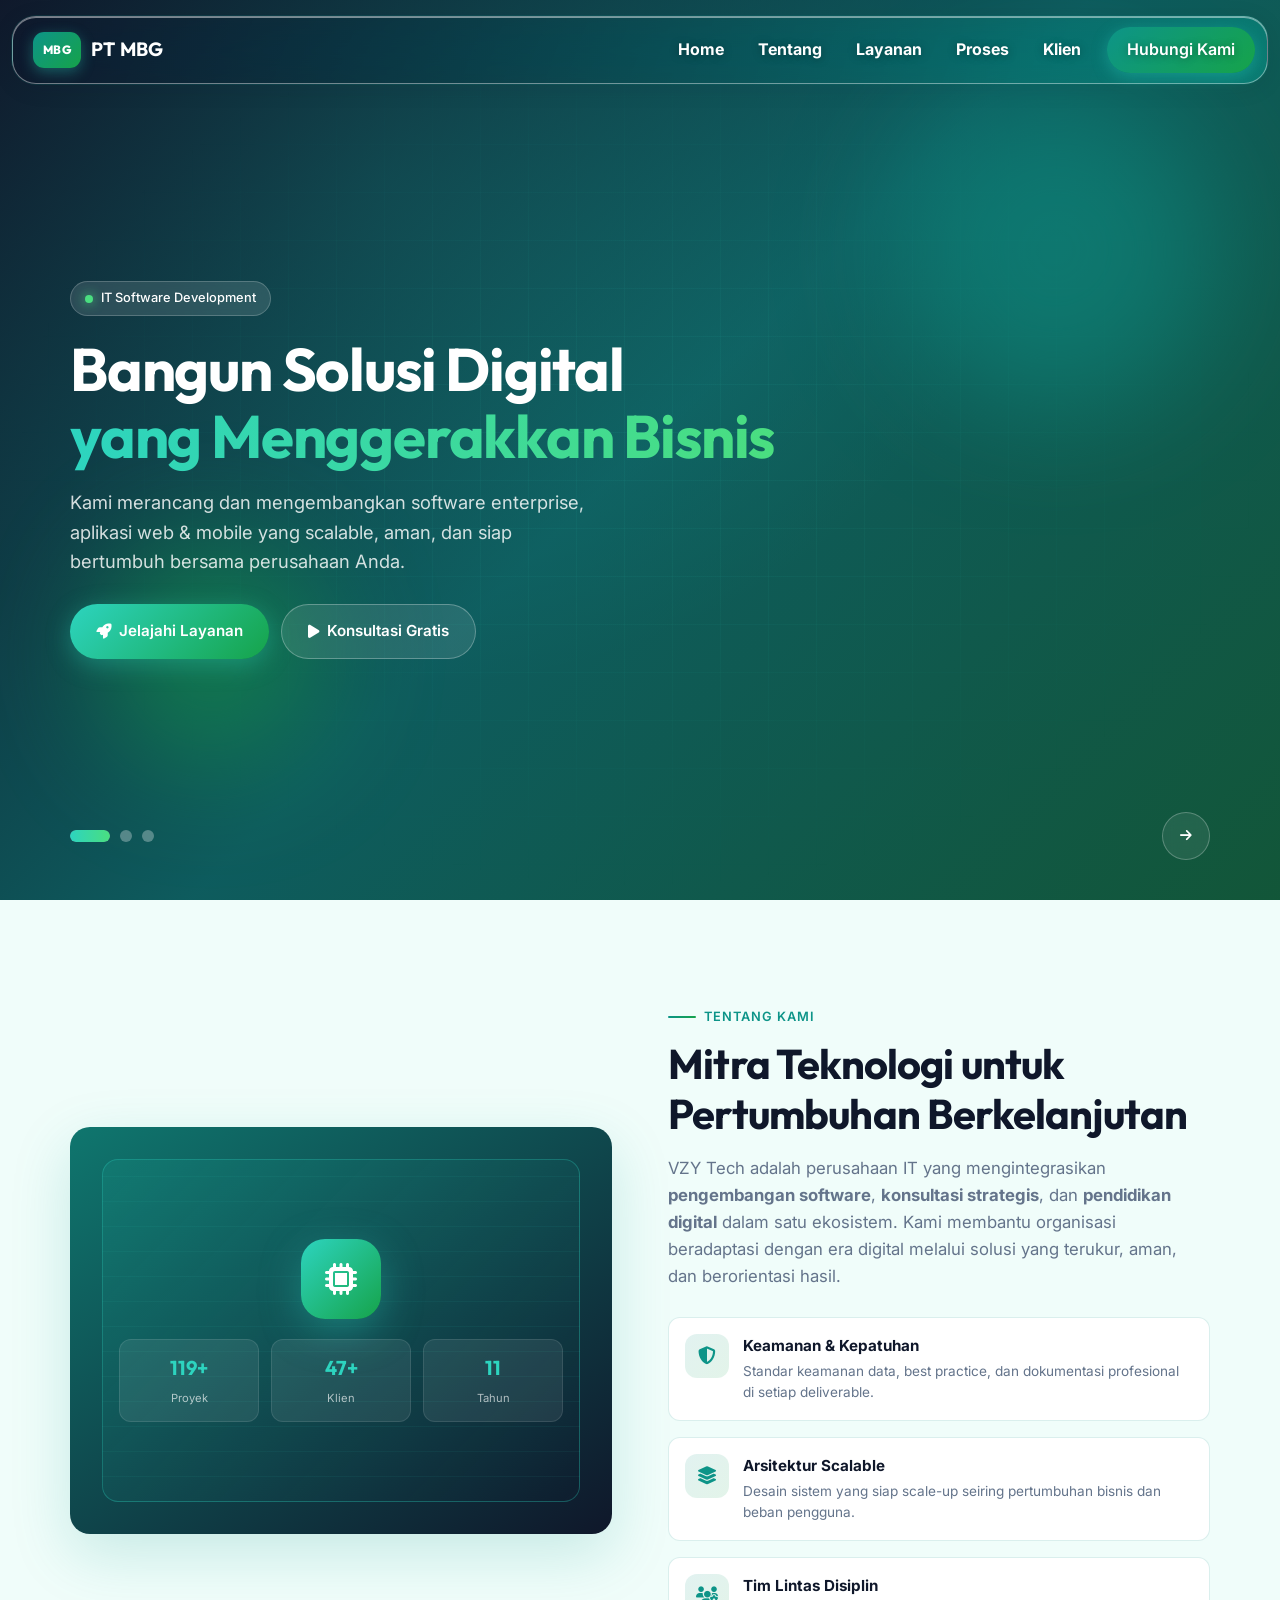
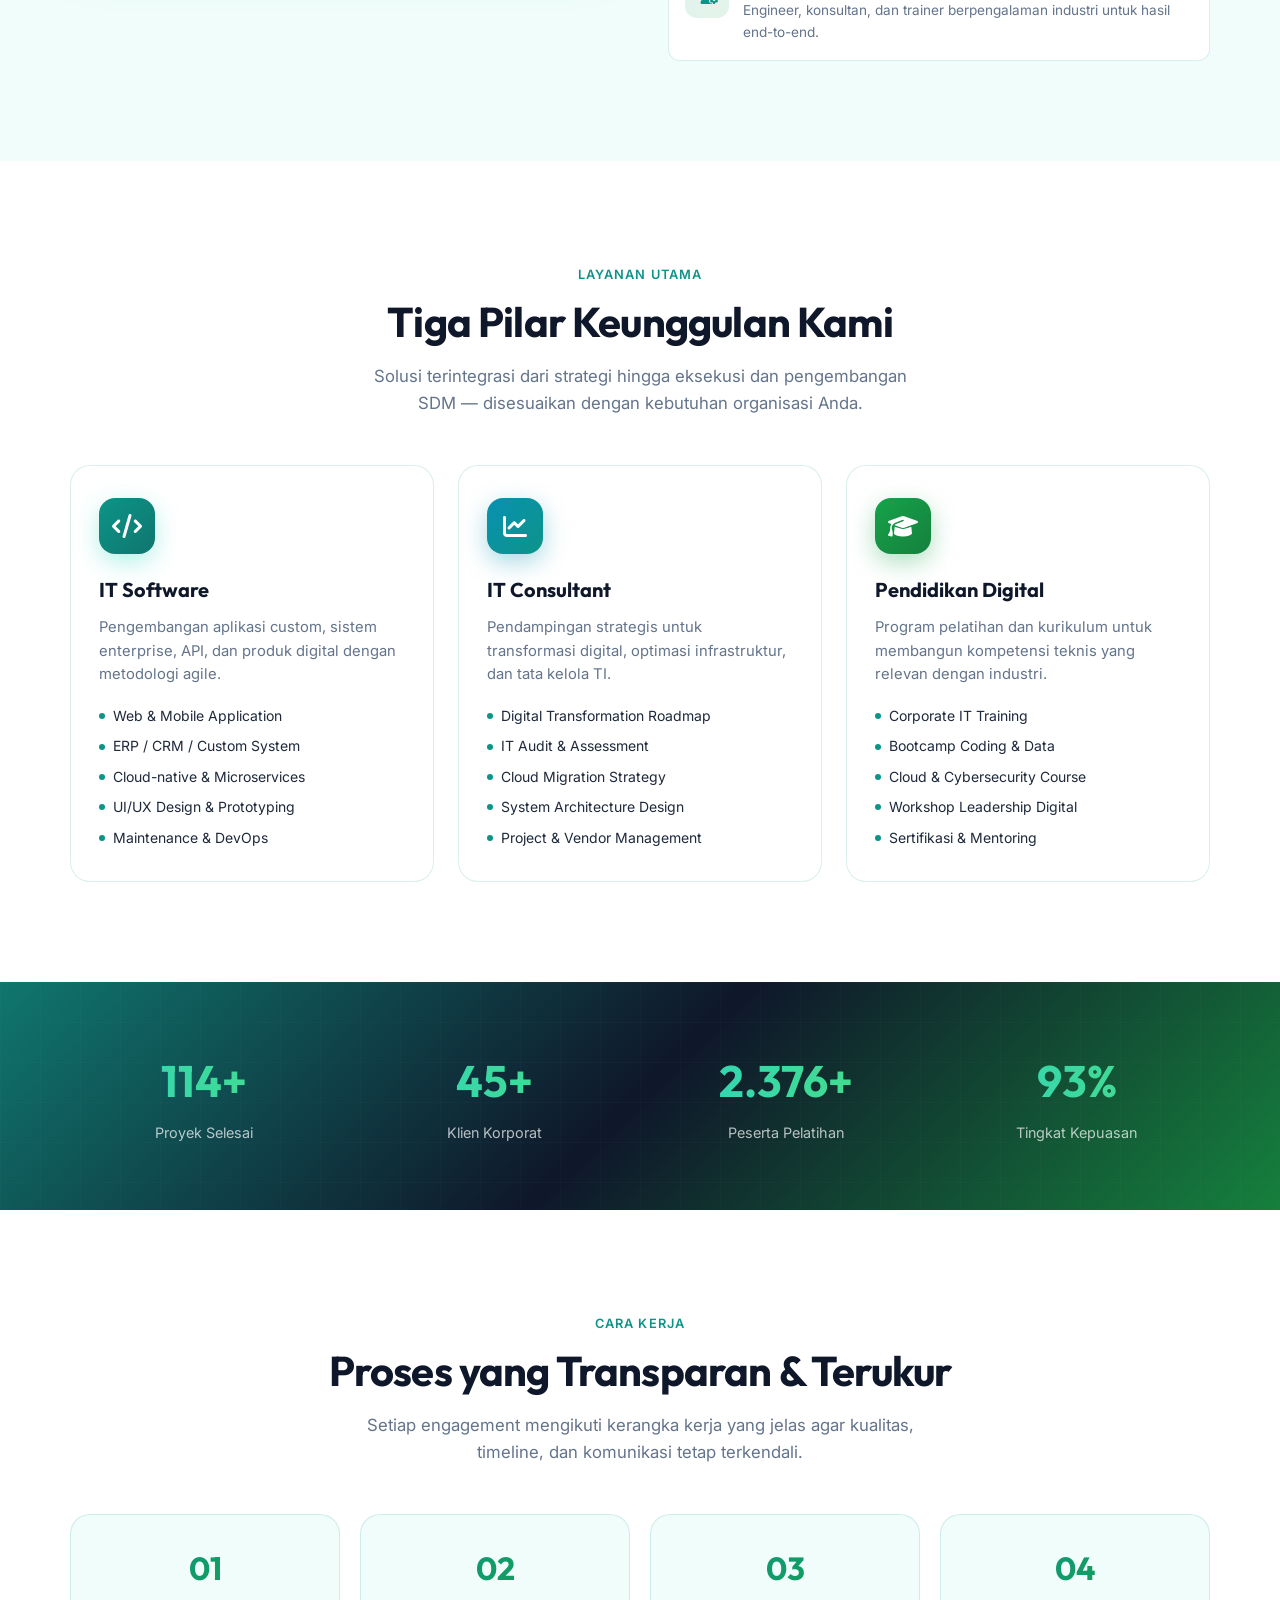
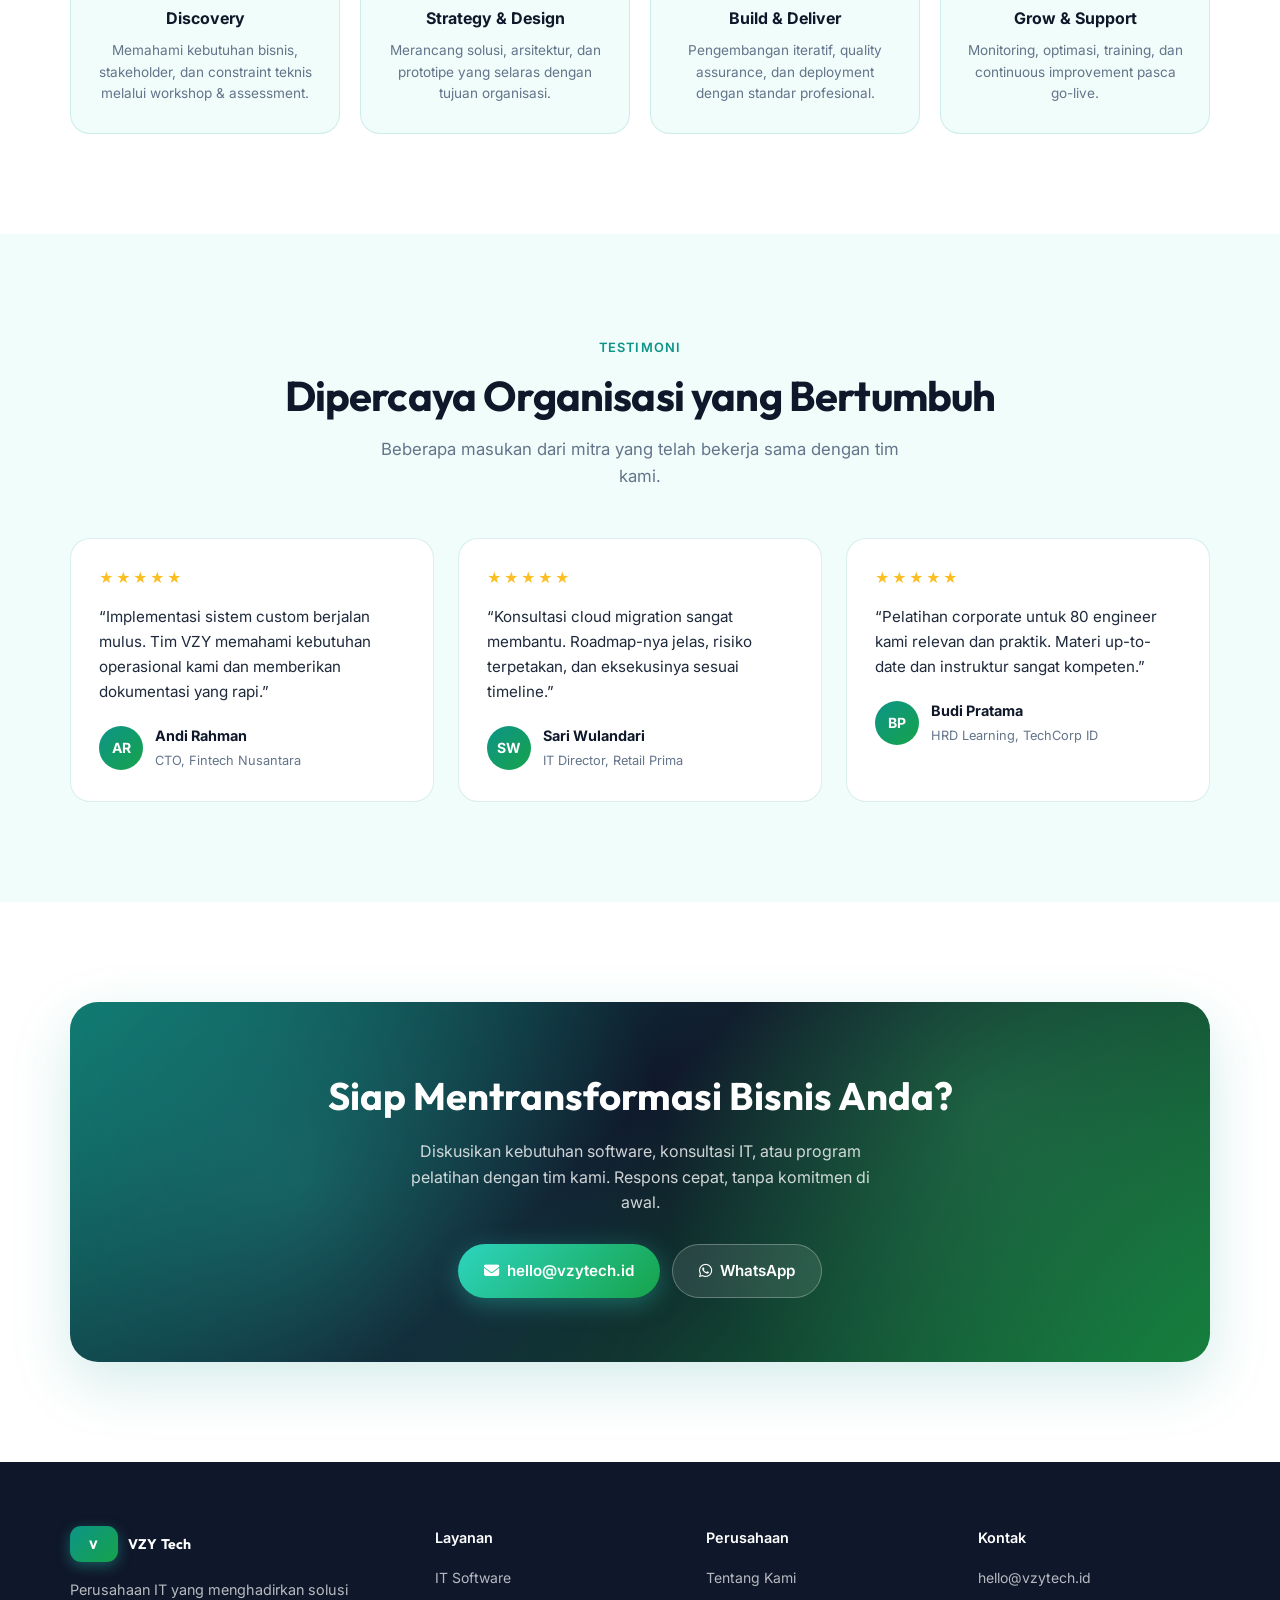
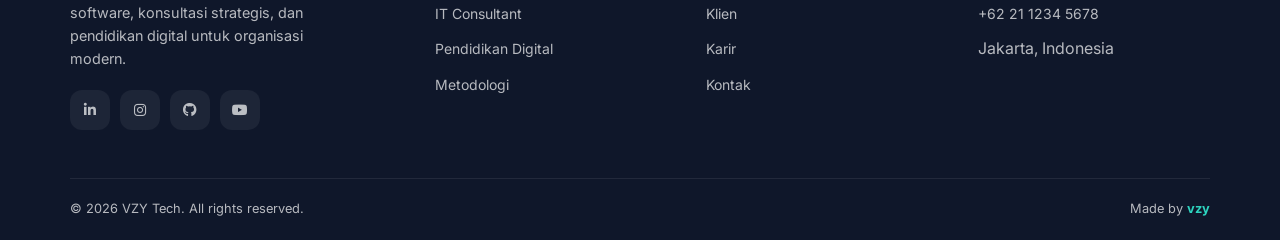
==== public/home/index.html @ b6f71471 "first commit" ====
<!DOCTYPE html>
<html lang="id">
<head>
  <meta charset="UTF-8">
  <meta name="viewport" content="width=device-width, initial-scale=1.0">
  <meta name="description" content="VZY Tech — Solusi IT Software, IT Consultant, dan Pendidikan Digital untuk transformasi bisnis modern.">
  <meta name="keywords" content="IT software, IT consultant, pendidikan digital, software house, digital transformation">
  <title>VZY Tech — Software · Consultant · Education</title>
  <link rel="preconnect" href="https://fonts.googleapis.com">
  <link rel="preconnect" href="https://fonts.gstatic.com" crossorigin>
  <link href="https://fonts.googleapis.com/css2?family=Inter:wght@400;500;600;700&family=Outfit:wght@600;700;800&display=swap" rel="stylesheet">
  <link rel="stylesheet" href="https://cdnjs.cloudflare.com/ajax/libs/font-awesome/6.5.1/css/all.min.css">
  <link rel="stylesheet" href="css/style.css">
</head>
<body>

  <!-- ========== FLOATING STICKY NAV ========== -->
  <div class="nav-wrap">
    <nav class="nav" aria-label="Navigasi utama">
      <a href="#home" class="nav-logo">
        <!-- CMS_NAV_BRAND_START --><span class="nav-logo-mark">MBG</span>
        PT MBG<!-- CMS_NAV_BRAND_END -->
      </a>
      <div class="nav-links" id="navLinks">
        <!-- CMS_NAV_LINKS_START -->
        <a href="/public/home/">Home</a>
        <a href="#about">Tentang</a>
        <a href="#services">Layanan</a>
        <a href="#process">Proses</a>
        <a href="#testimonials">Klien</a>
        <a href="#contact" class="nav-cta">Hubungi Kami</a>
        <!-- CMS_NAV_LINKS_END -->
      </div>
      <button class="nav-toggle" type="button" aria-label="Menu" aria-expanded="false">
        <i class="fas fa-bars"></i>
      </button>
    </nav>
  </div>

  <!-- ========== HERO SLIDER ========== -->
  <section class="hero" id="home">
    <div class="hero-slider">

      <!-- Slide 1: Software -->
      <div class="hero-slide active">
        <div class="bg" style="background-image:url('https://images.unsplash.com/photo-1451187580459-43490279c0fa?w=1920&q=80')"></div>
        <div class="grid-overlay"></div>
        <div class="orb orb-1"></div>
        <div class="orb orb-2"></div>
        <div class="hero-content">
          <div class="container">
            <div class="hero-inner">
              <div class="hero-badge"><span class="dot"></span> IT Software Development</div>
              <h1>Bangun Solusi Digital<br><span class="accent">yang Menggerakkan Bisnis</span></h1>
              <p>Kami merancang dan mengembangkan software enterprise, aplikasi web & mobile yang scalable, aman, dan siap bertumbuh bersama perusahaan Anda.</p>
              <div class="hero-actions">
                <a href="#services" class="btn btn-primary"><i class="fas fa-rocket"></i> Jelajahi Layanan</a>
                <a href="#contact" class="btn btn-ghost"><i class="fas fa-play"></i> Konsultasi Gratis</a>
              </div>
            </div>
          </div>
        </div>
      </div>

      <!-- Slide 2: Consultant -->
      <div class="hero-slide">
        <div class="bg" style="background-image:url('https://images.unsplash.com/photo-1552664730-d307ca884978?w=1920&q=80')"></div>
        <div class="grid-overlay"></div>
        <div class="orb orb-1"></div>
        <div class="orb orb-2"></div>
        <div class="hero-content">
          <div class="container">
            <div class="hero-inner">
              <div class="hero-badge"><span class="dot"></span> IT Consultant</div>
              <h1>Strategi Teknologi<br><span class="accent">yang Tepat Sasaran</span></h1>
              <p>Tim konsultan kami membantu merancang arsitektur sistem, digital transformation roadmap, dan optimasi infrastruktur IT agar investasi teknologi Anda berdampak maksimal.</p>
              <div class="hero-actions">
                <a href="#services" class="btn btn-primary"><i class="fas fa-lightbulb"></i> Lihat Pendekatan</a>
                <a href="#contact" class="btn btn-ghost"><i class="fas fa-calendar"></i> Jadwalkan Meeting</a>
              </div>
            </div>
          </div>
        </div>
      </div>

      <!-- Slide 3: Education -->
      <div class="hero-slide">
        <div class="bg" style="background-image:url('https://images.unsplash.com/photo-1522202176988-66273c2fd55f?w=1920&q=80')"></div>
        <div class="grid-overlay"></div>
        <div class="orb orb-1"></div>
        <div class="orb orb-2"></div>
        <div class="hero-content">
          <div class="container">
            <div class="hero-inner">
              <div class="hero-badge"><span class="dot"></span> Pendidikan Digital</div>
              <h1>Tingkatkan Kompetensi<br><span class="accent">Tim & Talenta Digital</span></h1>
              <p>Program pelatihan IT profesional, corporate training, dan kurikulum digital untuk membangun SDM siap industri 4.0 — dari coding hingga cloud & cybersecurity.</p>
              <div class="hero-actions">
                <a href="#services" class="btn btn-primary"><i class="fas fa-graduation-cap"></i> Program Pelatihan</a>
                <a href="#contact" class="btn btn-ghost"><i class="fas fa-book-open"></i> Katalog Kursus</a>
              </div>
            </div>
          </div>
        </div>
      </div>
    </div>

    <div class="hero-controls">
      <div class="container">
        <div class="hero-dots" aria-label="Navigasi slide"></div>
        <div class="hero-arrows">
          <button type="button" class="hero-next" aria-label="Slide berikutnya"><i class="fas fa-arrow-right"></i></button>
        </div>
      </div>
    </div>
  </section>

  <!-- ========== ABOUT ========== -->
  <section class="section about" id="about">
    <div class="container">
      <div class="about-grid">
        <div class="about-visual reveal">
          <div class="inner">
            <div class="tech-frame">
              <div class="big-icon"><i class="fas fa-microchip"></i></div>
              <div class="about-stats-mini">
                <div><strong data-count="120" data-suffix="+">0</strong><span>Proyek</span></div>
                <div><strong data-count="48" data-suffix="+">0</strong><span>Klien</span></div>
                <div><strong data-count="12" data-suffix="">0</strong><span>Tahun</span></div>
              </div>
            </div>
          </div>
        </div>
        <div class="reveal reveal-delay-1">
          <div class="section-label">Tentang Kami</div>
          <h2 class="section-title">Mitra Teknologi untuk Pertumbuhan Berkelanjutan</h2>
          <p class="section-desc" style="margin-bottom:0">
            VZY Tech adalah perusahaan IT yang mengintegrasikan <strong>pengembangan software</strong>,
            <strong>konsultasi strategis</strong>, dan <strong>pendidikan digital</strong> dalam satu ekosistem.
            Kami membantu organisasi beradaptasi dengan era digital melalui solusi yang terukur, aman, dan berorientasi hasil.
          </p>
          <div class="about-features">
            <div class="about-feature">
              <div class="icon"><i class="fas fa-shield-halved"></i></div>
              <div>
                <h4>Keamanan & Kepatuhan</h4>
                <p>Standar keamanan data, best practice, dan dokumentasi profesional di setiap deliverable.</p>
              </div>
            </div>
            <div class="about-feature">
              <div class="icon"><i class="fas fa-layer-group"></i></div>
              <div>
                <h4>Arsitektur Scalable</h4>
                <p>Desain sistem yang siap scale-up seiring pertumbuhan bisnis dan beban pengguna.</p>
              </div>
            </div>
            <div class="about-feature">
              <div class="icon"><i class="fas fa-users-gear"></i></div>
              <div>
                <h4>Tim Lintas Disiplin</h4>
                <p>Engineer, konsultan, dan trainer berpengalaman industri untuk hasil end-to-end.</p>
              </div>
            </div>
          </div>
        </div>
      </div>
    </div>
  </section>

  <!-- ========== SERVICES ========== -->
  <section class="section" id="services">
    <div class="container">
      <div class="section-header center reveal">
        <div class="section-label">Layanan Utama</div>
        <h2 class="section-title">Tiga Pilar Keunggulan Kami</h2>
        <p class="section-desc">Solusi terintegrasi dari strategi hingga eksekusi dan pengembangan SDM — disesuaikan dengan kebutuhan organisasi Anda.</p>
      </div>
      <div class="services-grid">
        <article class="service-card reveal">
          <div class="service-icon"><i class="fas fa-code"></i></div>
          <h3>IT Software</h3>
          <p>Pengembangan aplikasi custom, sistem enterprise, API, dan produk digital dengan metodologi agile.</p>
          <ul>
            <li>Web & Mobile Application</li>
            <li>ERP / CRM / Custom System</li>
            <li>Cloud-native & Microservices</li>
            <li>UI/UX Design & Prototyping</li>
            <li>Maintenance & DevOps</li>
          </ul>
        </article>
        <article class="service-card reveal reveal-delay-1">
          <div class="service-icon"><i class="fas fa-chart-line"></i></div>
          <h3>IT Consultant</h3>
          <p>Pendampingan strategis untuk transformasi digital, optimasi infrastruktur, dan tata kelola TI.</p>
          <ul>
            <li>Digital Transformation Roadmap</li>
            <li>IT Audit & Assessment</li>
            <li>Cloud Migration Strategy</li>
            <li>System Architecture Design</li>
            <li>Project & Vendor Management</li>
          </ul>
        </article>
        <article class="service-card reveal reveal-delay-2">
          <div class="service-icon"><i class="fas fa-graduation-cap"></i></div>
          <h3>Pendidikan Digital</h3>
          <p>Program pelatihan dan kurikulum untuk membangun kompetensi teknis yang relevan dengan industri.</p>
          <ul>
            <li>Corporate IT Training</li>
            <li>Bootcamp Coding & Data</li>
            <li>Cloud & Cybersecurity Course</li>
            <li>Workshop Leadership Digital</li>
            <li>Sertifikasi & Mentoring</li>
          </ul>
        </article>
      </div>
    </div>
  </section>

  <!-- ========== STATS ========== -->
  <section class="stats">
    <div class="container">
      <div class="stats-grid">
        <div class="stat-item reveal">
          <strong data-count="120" data-suffix="+">0</strong>
          <span>Proyek Selesai</span>
        </div>
        <div class="stat-item reveal reveal-delay-1">
          <strong data-count="48" data-suffix="+">0</strong>
          <span>Klien Korporat</span>
        </div>
        <div class="stat-item reveal reveal-delay-2">
          <strong data-count="2500" data-suffix="+">0</strong>
          <span>Peserta Pelatihan</span>
        </div>
        <div class="stat-item reveal reveal-delay-3">
          <strong data-count="98" data-suffix="%">0</strong>
          <span>Tingkat Kepuasan</span>
        </div>
      </div>
    </div>
  </section>

  <!-- ========== PROCESS ========== -->
  <section class="section process" id="process">
    <div class="container">
      <div class="section-header center reveal">
        <div class="section-label">Cara Kerja</div>
        <h2 class="section-title">Proses yang Transparan & Terukur</h2>
        <p class="section-desc">Setiap engagement mengikuti kerangka kerja yang jelas agar kualitas, timeline, dan komunikasi tetap terkendali.</p>
      </div>
      <div class="process-steps">
        <div class="process-step reveal">
          <h4>Discovery</h4>
          <p>Memahami kebutuhan bisnis, stakeholder, dan constraint teknis melalui workshop & assessment.</p>
        </div>
        <div class="process-step reveal reveal-delay-1">
          <h4>Strategy & Design</h4>
          <p>Merancang solusi, arsitektur, dan prototipe yang selaras dengan tujuan organisasi.</p>
        </div>
        <div class="process-step reveal reveal-delay-2">
          <h4>Build & Deliver</h4>
          <p>Pengembangan iteratif, quality assurance, dan deployment dengan standar profesional.</p>
        </div>
        <div class="process-step reveal reveal-delay-3">
          <h4>Grow & Support</h4>
          <p>Monitoring, optimasi, training, dan continuous improvement pasca go-live.</p>
        </div>
      </div>
    </div>
  </section>

  <!-- ========== TESTIMONIALS ========== -->
  <section class="section testimonials" id="testimonials">
    <div class="container">
      <div class="section-header center reveal">
        <div class="section-label">Testimoni</div>
        <h2 class="section-title">Dipercaya Organisasi yang Bertumbuh</h2>
        <p class="section-desc">Beberapa masukan dari mitra yang telah bekerja sama dengan tim kami.</p>
      </div>
      <div class="testimonial-grid">
        <div class="testimonial-card reveal">
          <div class="stars">★★★★★</div>
          <blockquote>“Implementasi sistem custom berjalan mulus. Tim VZY memahami kebutuhan operasional kami dan memberikan dokumentasi yang rapi.”</blockquote>
          <div class="testimonial-author">
            <div class="avatar">AR</div>
            <div>
              <strong>Andi Rahman</strong>
              <span>CTO, Fintech Nusantara</span>
            </div>
          </div>
        </div>
        <div class="testimonial-card reveal reveal-delay-1">
          <div class="stars">★★★★★</div>
          <blockquote>“Konsultasi cloud migration sangat membantu. Roadmap-nya jelas, risiko terpetakan, dan eksekusinya sesuai timeline.”</blockquote>
          <div class="testimonial-author">
            <div class="avatar">SW</div>
            <div>
              <strong>Sari Wulandari</strong>
              <span>IT Director, Retail Prima</span>
            </div>
          </div>
        </div>
        <div class="testimonial-card reveal reveal-delay-2">
          <div class="stars">★★★★★</div>
          <blockquote>“Pelatihan corporate untuk 80 engineer kami relevan dan praktik. Materi up-to-date dan instruktur sangat kompeten.”</blockquote>
          <div class="testimonial-author">
            <div class="avatar">BP</div>
            <div>
              <strong>Budi Pratama</strong>
              <span>HRD Learning, TechCorp ID</span>
            </div>
          </div>
        </div>
      </div>
    </div>
  </section>

  <!-- ========== CTA ========== -->
  <section class="cta" id="contact">
    <div class="container">
      <div class="cta-box reveal">
        <h2>Siap Mentransformasi Bisnis Anda?</h2>
        <p>Diskusikan kebutuhan software, konsultasi IT, atau program pelatihan dengan tim kami. Respons cepat, tanpa komitmen di awal.</p>
        <div style="display:flex;flex-wrap:wrap;gap:12px;justify-content:center">
          <a href="mailto:hello@vzytech.id" class="btn btn-primary"><i class="fas fa-envelope"></i> hello@vzytech.id</a>
          <a href="https://wa.me/6281234567890" class="btn btn-ghost" target="_blank" rel="noopener"><i class="fab fa-whatsapp"></i> WhatsApp</a>
        </div>
      </div>
    </div>
  </section>

  <!-- ========== FOOTER ========== -->
  <footer class="footer">
    <div class="container">
      <div class="footer-grid">
        <div class="footer-brand">
          <a href="#home" class="nav-logo">
            <span class="nav-logo-mark">V</span>
            VZY Tech
          </a>
          <p>Perusahaan IT yang menghadirkan solusi software, konsultasi strategis, dan pendidikan digital untuk organisasi modern.</p>
          <div class="socials">
            <a href="#" aria-label="LinkedIn"><i class="fab fa-linkedin-in"></i></a>
            <a href="#" aria-label="Instagram"><i class="fab fa-instagram"></i></a>
            <a href="#" aria-label="GitHub"><i class="fab fa-github"></i></a>
            <a href="#" aria-label="YouTube"><i class="fab fa-youtube"></i></a>
          </div>
        </div>
        <div>
          <h4>Layanan</h4>
          <ul>
            <li><a href="#services">IT Software</a></li>
            <li><a href="#services">IT Consultant</a></li>
            <li><a href="#services">Pendidikan Digital</a></li>
            <li><a href="#process">Metodologi</a></li>
          </ul>
        </div>
        <div>
          <h4>Perusahaan</h4>
          <ul>
            <li><a href="#about">Tentang Kami</a></li>
            <li><a href="#testimonials">Klien</a></li>
            <li><a href="#contact">Karir</a></li>
            <li><a href="#contact">Kontak</a></li>
          </ul>
        </div>
        <div>
          <h4>Kontak</h4>
          <ul>
            <li><a href="mailto:hello@vzytech.id">hello@vzytech.id</a></li>
            <li><a href="tel:+622112345678">+62 21 1234 5678</a></li>
            <li>Jakarta, Indonesia</li>
          </ul>
        </div>
      </div>
      <div class="footer-bottom">
        <span>&copy; 2026 VZY Tech. All rights reserved.</span>
        <span>Made by <strong>vzy</strong></span>
      </div>
    </div>
  </footer>

  <script src="js/main.js"></script>
</body>
</html>
---- public/home/css/style.css ----
/* ============================================
   VZY Tech — Home Page
   Turquoise · White · Green | Hi-Tech Modern
   ============================================ */

:root {
  --turquoise: #0d9488;
  --turquoise-light: #2dd4bf;
  --turquoise-dark: #0f766e;
  --turquoise-glow: rgba(45, 212, 191, 0.35);
  --green: #16a34a;
  --green-light: #4ade80;
  --green-dark: #15803d;
  --white: #ffffff;
  --off-white: #f0fdfa;
  --slate: #0f172a;
  --slate-soft: #1e293b;
  --muted: #64748b;
  --border: rgba(13, 148, 136, 0.15);
  --shadow: 0 10px 40px rgba(13, 148, 136, 0.12);
  --shadow-lg: 0 20px 60px rgba(13, 148, 136, 0.18);
  --radius: 20px;
  --radius-sm: 12px;
  --nav-h: 72px;
  --font: 'Inter', system-ui, -apple-system, sans-serif;
  --font-display: 'Outfit', var(--font);
  --ease: cubic-bezier(0.22, 1, 0.36, 1);
}

*, *::before, *::after { box-sizing: border-box; margin: 0; padding: 0; }

html {
  scroll-behavior: smooth;
  scroll-padding-top: calc(var(--nav-h) + 24px);
}

body {
  font-family: var(--font);
  color: var(--slate);
  background: var(--white);
  line-height: 1.6;
  overflow-x: hidden;
}

img { max-width: 100%; display: block; }
a { text-decoration: none; color: inherit; }
ul { list-style: none; }
button { font-family: inherit; cursor: pointer; border: none; background: none; }

.container {
  width: min(1140px, 92%);
  margin-inline: auto;
}

/* ---------- Floating Sticky Nav ---------- */
.nav-wrap {
  position: fixed;
  top: 16px;
  left: 0;
  right: 0;
  z-index: 1000;
  display: flex;
  justify-content: center;
  pointer-events: none;
  transition: top 0.35s var(--ease);
}

.nav {
  pointer-events: auto;
  display: flex;
  align-items: center;
  justify-content: space-between;
  gap: 8px;
  padding: 10px 12px 10px 20px;
  width: calc(100% - 24px);
  max-width: 1600px;
  background: linear-gradient(110deg, rgba(15, 23, 42, 0.76), rgba(13, 148, 136, 0.52));
  backdrop-filter: blur(20px) saturate(1.5);
  -webkit-backdrop-filter: blur(20px) saturate(1.5);
  border: 1px solid rgba(255, 255, 255, 0.42);
  border-radius: 24px;
  box-shadow:
    0 4px 24px rgba(15, 23, 42, 0.08),
    0 0 0 1px var(--border),
    inset 0 1px 0 rgba(255, 255, 255, 0.45);
  transition: all 0.4s var(--ease);
}

.nav.scrolled {
  background: linear-gradient(110deg, rgba(15, 23, 42, 0.84), rgba(13, 148, 136, 0.62));
  box-shadow: var(--shadow-lg), 0 0 0 1px var(--border);
  padding: 8px 10px 8px 18px;
}

.nav-logo {
  display: flex;
  align-items: center;
  gap: 10px;
  font-family: var(--font-display);
  font-weight: 700;
  font-size: 1.2rem;
  letter-spacing: 0.01em;
  color: var(--white);
  margin-right: 12px;
  white-space: nowrap;
}

.nav-logo-mark {
  width: 48px;
  height: 36px;
  border-radius: 11px;
  background: linear-gradient(135deg, var(--turquoise), var(--green));
  display: grid;
  place-items: center;
  color: white;
  font-size: 12px;
  letter-spacing: 0.04em;
  font-weight: 800;
  box-shadow: 0 4px 14px var(--turquoise-glow);
}

.nav-links {
  display: flex;
  align-items: center;
  gap: 2px;
}

.nav-links a {
  padding: 10px 16px;
  border-radius: 999px;
  font-size: 1rem;
  font-weight: 700;
  color: var(--white);
  text-shadow: 0 1px 8px rgba(0, 0, 0, 0.35);
  transition: all 0.25s var(--ease);
}

.nav-links a:hover,
.nav-links a.active {
  color: var(--white);
  background: rgba(45, 212, 191, 0.24);
}

.nav-cta {
  margin-left: 8px;
  padding: 10px 20px !important;
  border-radius: 999px !important;
  background: linear-gradient(135deg, var(--turquoise), var(--green)) !important;
  color: white !important;
  font-weight: 600 !important;
  font-size: 1rem !important;
  box-shadow: 0 4px 16px var(--turquoise-glow);
  transition: transform 0.25s var(--ease), box-shadow 0.25s var(--ease) !important;
}

.nav-cta:hover {
  transform: translateY(-2px);
  box-shadow: 0 8px 24px var(--turquoise-glow) !important;
  background: linear-gradient(135deg, var(--turquoise-dark), var(--green-dark)) !important;
}

.nav-toggle {
  display: none;
  width: 42px;
  height: 42px;
  border-radius: 12px;
  align-items: center;
  justify-content: center;
  color: var(--slate);
  background: var(--off-white);
}

/* ---------- Hero Slider ---------- */
.hero {
  position: relative;
  height: 100vh;
  min-height: 620px;
  overflow: hidden;
  background: var(--slate);
}

.hero-slider {
  position: absolute;
  inset: 0;
}

.hero-slide {
  position: absolute;
  inset: 0;
  opacity: 0;
  visibility: hidden;
  transition: opacity 1s var(--ease), visibility 1s;
  z-index: 1;
}

.hero-slide.active {
  opacity: 1;
  visibility: visible;
  z-index: 2;
}

.hero-slide .bg {
  position: absolute;
  inset: 0;
  background-size: cover;
  background-position: center;
  transform: scale(1.08);
  transition: transform 8s var(--ease);
}

.hero-slide.active .bg {
  transform: scale(1);
}

.hero-slide .bg::after {
  content: '';
  position: absolute;
  inset: 0;
  background:
    linear-gradient(135deg, rgba(15, 23, 42, 0.88) 0%, rgba(13, 148, 136, 0.55) 50%, rgba(22, 163, 74, 0.45) 100%),
    radial-gradient(ellipse at 30% 20%, rgba(45, 212, 191, 0.25), transparent 50%);
}

/* Abstract hi-tech pattern overlay */
.hero-slide .grid-overlay {
  position: absolute;
  inset: 0;
  z-index: 1;
  background-image:
    linear-gradient(rgba(45, 212, 191, 0.06) 1px, transparent 1px),
    linear-gradient(90deg, rgba(45, 212, 191, 0.06) 1px, transparent 1px);
  background-size: 48px 48px;
  mask-image: radial-gradient(ellipse at center, black 20%, transparent 70%);
  pointer-events: none;
}

.hero-content {
  position: relative;
  z-index: 3;
  height: 100%;
  display: flex;
  align-items: center;
  color: white;
}

.hero-inner {
  max-width: 720px;
  padding-top: 40px;
}

.hero-badge {
  display: inline-flex;
  align-items: center;
  gap: 8px;
  padding: 6px 14px;
  border-radius: 999px;
  background: rgba(255, 255, 255, 0.12);
  border: 1px solid rgba(255, 255, 255, 0.2);
  backdrop-filter: blur(8px);
  font-size: 0.8rem;
  font-weight: 500;
  margin-bottom: 20px;
  opacity: 0;
  transform: translateY(24px);
}

.hero-slide.active .hero-badge {
  animation: heroIn 0.8s var(--ease) 0.15s forwards;
}

.hero-badge .dot {
  width: 8px;
  height: 8px;
  border-radius: 50%;
  background: var(--green-light);
  box-shadow: 0 0 12px var(--green-light);
  animation: pulse 2s ease infinite;
}

.hero h1 {
  font-family: var(--font-display);
  font-size: clamp(2.4rem, 5.5vw, 3.75rem);
  font-weight: 700;
  line-height: 1.12;
  letter-spacing: -0.02em;
  margin-bottom: 18px;
  opacity: 0;
  transform: translateY(32px);
}

.hero-slide.active h1 {
  animation: heroIn 0.9s var(--ease) 0.3s forwards;
}

.hero h1 .accent {
  background: linear-gradient(90deg, var(--turquoise-light), var(--green-light));
  -webkit-background-clip: text;
  background-clip: text;
  color: transparent;
}

.hero p {
  font-size: clamp(1rem, 2vw, 1.15rem);
  color: rgba(255, 255, 255, 0.82);
  max-width: 520px;
  margin-bottom: 28px;
  opacity: 0;
  transform: translateY(28px);
}

.hero-slide.active p {
  animation: heroIn 0.9s var(--ease) 0.45s forwards;
}

.hero-actions {
  display: flex;
  flex-wrap: wrap;
  gap: 12px;
  opacity: 0;
  transform: translateY(24px);
}

.hero-slide.active .hero-actions {
  animation: heroIn 0.9s var(--ease) 0.6s forwards;
}

@keyframes heroIn {
  to { opacity: 1; transform: translateY(0); }
}

@keyframes pulse {
  0%, 100% { opacity: 1; transform: scale(1); }
  50% { opacity: 0.6; transform: scale(0.85); }
}

.btn {
  display: inline-flex;
  align-items: center;
  gap: 8px;
  padding: 14px 26px;
  border-radius: 999px;
  font-weight: 600;
  font-size: 0.95rem;
  transition: all 0.3s var(--ease);
}

.btn-primary {
  background: linear-gradient(135deg, var(--turquoise-light), var(--green));
  color: white;
  box-shadow: 0 6px 24px var(--turquoise-glow);
}

.btn-primary:hover {
  transform: translateY(-3px);
  box-shadow: 0 12px 32px var(--turquoise-glow);
}

.btn-ghost {
  background: rgba(255, 255, 255, 0.1);
  color: white;
  border: 1px solid rgba(255, 255, 255, 0.28);
  backdrop-filter: blur(8px);
}

.btn-ghost:hover {
  background: rgba(255, 255, 255, 0.18);
  border-color: rgba(255, 255, 255, 0.45);
}

/* Slider controls */
.hero-controls {
  position: absolute;
  bottom: 40px;
  left: 0;
  right: 0;
  z-index: 5;
}

.hero-controls .container {
  display: flex;
  align-items: center;
  justify-content: space-between;
  gap: 20px;
}

.hero-dots {
  display: flex;
  gap: 10px;
}

.hero-dots button {
  width: 12px;
  height: 12px;
  border-radius: 999px;
  background: rgba(255, 255, 255, 0.3);
  transition: all 0.35s var(--ease);
  position: relative;
  overflow: hidden;
}

.hero-dots button.active {
  width: 40px;
  background: rgba(255, 255, 255, 0.25);
}

.hero-dots button.active::after {
  content: '';
  position: absolute;
  left: 0;
  top: 0;
  bottom: 0;
  width: 0;
  background: linear-gradient(90deg, var(--turquoise-light), var(--green-light));
  border-radius: inherit;
  animation: progress 6s linear forwards;
}

@keyframes progress {
  to { width: 100%; }
}

.hero-arrows {
  display: flex;
  gap: 10px;
}

.hero-arrows button {
  width: 48px;
  height: 48px;
  border-radius: 50%;
  border: 1px solid rgba(255, 255, 255, 0.25);
  background: rgba(255, 255, 255, 0.08);
  color: white;
  display: grid;
  place-items: center;
  backdrop-filter: blur(8px);
  transition: all 0.25s var(--ease);
}

.hero-arrows button:hover {
  background: rgba(45, 212, 191, 0.35);
  border-color: var(--turquoise-light);
  transform: scale(1.06);
}

/* Floating orbs */
.orb {
  position: absolute;
  border-radius: 50%;
  filter: blur(60px);
  pointer-events: none;
  z-index: 1;
  opacity: 0.5;
  animation: floatOrb 12s ease-in-out infinite;
}

.orb-1 {
  width: 320px; height: 320px;
  background: var(--turquoise);
  top: 10%; right: 5%;
  animation-delay: 0s;
}

.orb-2 {
  width: 220px; height: 220px;
  background: var(--green);
  bottom: 15%; left: 8%;
  animation-delay: -4s;
}

@keyframes floatOrb {
  0%, 100% { transform: translate(0, 0) scale(1); }
  33% { transform: translate(20px, -30px) scale(1.05); }
  66% { transform: translate(-15px, 15px) scale(0.95); }
}

/* ---------- Sections common ---------- */
.section {
  padding: 100px 0;
  position: relative;
}

.section-label {
  display: inline-flex;
  align-items: center;
  gap: 8px;
  font-size: 0.8rem;
  font-weight: 600;
  text-transform: uppercase;
  letter-spacing: 0.08em;
  color: var(--turquoise);
  margin-bottom: 12px;
}

.section-label::before {
  content: '';
  width: 28px;
  height: 2px;
  background: linear-gradient(90deg, var(--turquoise), var(--green));
  border-radius: 2px;
}

.section-title {
  font-family: var(--font-display);
  font-size: clamp(1.85rem, 3.5vw, 2.6rem);
  font-weight: 700;
  letter-spacing: -0.02em;
  line-height: 1.2;
  margin-bottom: 16px;
  color: var(--slate);
}

.section-desc {
  color: var(--muted);
  font-size: 1.05rem;
  max-width: 560px;
  margin-bottom: 48px;
}

.section-header {
  margin-bottom: 48px;
}

.section-header.center {
  text-align: center;
}

.section-header.center .section-desc {
  margin-inline: auto;
}

.section-header.center .section-label {
  justify-content: center;
}

.section-header.center .section-label::before {
  display: none;
}

/* ---------- About ---------- */
.about {
  background: var(--off-white);
}

.about-grid {
  display: grid;
  grid-template-columns: 1fr 1fr;
  gap: 56px;
  align-items: center;
}

.about-visual {
  position: relative;
  border-radius: var(--radius);
  overflow: hidden;
  aspect-ratio: 4/3;
  background: linear-gradient(145deg, var(--turquoise-dark), var(--slate));
  box-shadow: var(--shadow-lg);
}

.about-visual .inner {
  position: absolute;
  inset: 0;
  display: grid;
  place-items: center;
  padding: 32px;
}

.about-visual .tech-frame {
  width: 100%;
  height: 100%;
  border: 1px solid rgba(45, 212, 191, 0.3);
  border-radius: 16px;
  background:
    linear-gradient(135deg, rgba(45, 212, 191, 0.1), transparent),
    repeating-linear-gradient(0deg, transparent, transparent 24px, rgba(45, 212, 191, 0.06) 24px, rgba(45, 212, 191, 0.06) 25px);
  display: flex;
  flex-direction: column;
  justify-content: center;
  align-items: center;
  gap: 20px;
  color: white;
}

.about-visual .big-icon {
  width: 80px;
  height: 80px;
  border-radius: 24px;
  background: linear-gradient(135deg, var(--turquoise-light), var(--green));
  display: grid;
  place-items: center;
  font-size: 32px;
  box-shadow: 0 12px 40px var(--turquoise-glow);
  animation: floatIcon 4s ease-in-out infinite;
}

@keyframes floatIcon {
  0%, 100% { transform: translateY(0); }
  50% { transform: translateY(-12px); }
}

.about-stats-mini {
  display: grid;
  grid-template-columns: repeat(3, 1fr);
  gap: 12px;
  width: 100%;
  padding: 0 16px;
}

.about-stats-mini div {
  text-align: center;
  padding: 12px 8px;
  background: rgba(255, 255, 255, 0.08);
  border-radius: 12px;
  border: 1px solid rgba(255, 255, 255, 0.1);
}

.about-stats-mini strong {
  display: block;
  font-size: 1.25rem;
  font-family: var(--font-display);
  color: var(--turquoise-light);
}

.about-stats-mini span {
  font-size: 0.7rem;
  color: rgba(255, 255, 255, 0.65);
}

.about-features {
  display: flex;
  flex-direction: column;
  gap: 16px;
  margin-top: 28px;
}

.about-feature {
  display: flex;
  gap: 14px;
  align-items: flex-start;
  padding: 16px;
  border-radius: var(--radius-sm);
  background: white;
  border: 1px solid var(--border);
  transition: all 0.3s var(--ease);
}

.about-feature:hover {
  box-shadow: var(--shadow);
  border-color: var(--turquoise-light);
  transform: translateX(4px);
}

.about-feature .icon {
  width: 44px;
  height: 44px;
  border-radius: 12px;
  background: linear-gradient(135deg, rgba(13, 148, 136, 0.12), rgba(22, 163, 74, 0.12));
  color: var(--turquoise);
  display: grid;
  place-items: center;
  flex-shrink: 0;
  font-size: 18px;
}

.about-feature h4 {
  font-size: 0.95rem;
  margin-bottom: 2px;
}

.about-feature p {
  font-size: 0.85rem;
  color: var(--muted);
}

/* ---------- Services ---------- */
.services-grid {
  display: grid;
  grid-template-columns: repeat(3, 1fr);
  gap: 24px;
}

.service-card {
  position: relative;
  padding: 32px 28px;
  border-radius: var(--radius);
  background: white;
  border: 1px solid var(--border);
  overflow: hidden;
  transition: all 0.4s var(--ease);
}

.service-card::before {
  content: '';
  position: absolute;
  top: 0;
  left: 0;
  right: 0;
  height: 3px;
  background: linear-gradient(90deg, var(--turquoise), var(--green));
  transform: scaleX(0);
  transform-origin: left;
  transition: transform 0.4s var(--ease);
}

.service-card:hover {
  transform: translateY(-8px);
  box-shadow: var(--shadow-lg);
  border-color: transparent;
}

.service-card:hover::before {
  transform: scaleX(1);
}

.service-icon {
  width: 56px;
  height: 56px;
  border-radius: 16px;
  display: grid;
  place-items: center;
  font-size: 24px;
  margin-bottom: 20px;
  color: white;
}

.service-card:nth-child(1) .service-icon {
  background: linear-gradient(135deg, var(--turquoise), var(--turquoise-dark));
  box-shadow: 0 8px 24px var(--turquoise-glow);
}

.service-card:nth-child(2) .service-icon {
  background: linear-gradient(135deg, #0891b2, var(--turquoise));
  box-shadow: 0 8px 24px rgba(8, 145, 178, 0.35);
}

.service-card:nth-child(3) .service-icon {
  background: linear-gradient(135deg, var(--green), var(--green-dark));
  box-shadow: 0 8px 24px rgba(22, 163, 74, 0.35);
}

.service-card h3 {
  font-family: var(--font-display);
  font-size: 1.25rem;
  margin-bottom: 10px;
}

.service-card p {
  color: var(--muted);
  font-size: 0.925rem;
  margin-bottom: 18px;
}

.service-card ul {
  display: flex;
  flex-direction: column;
  gap: 8px;
}

.service-card li {
  font-size: 0.875rem;
  color: var(--slate-soft);
  display: flex;
  align-items: center;
  gap: 8px;
}

.service-card li::before {
  content: '';
  width: 6px;
  height: 6px;
  border-radius: 50%;
  background: var(--turquoise);
  flex-shrink: 0;
}

/* ---------- Stats strip ---------- */
.stats {
  padding: 64px 0;
  background: linear-gradient(135deg, var(--turquoise-dark) 0%, var(--slate) 50%, var(--green-dark) 100%);
  color: white;
  position: relative;
  overflow: hidden;
}

.stats::before {
  content: '';
  position: absolute;
  inset: 0;
  background-image:
    linear-gradient(rgba(255,255,255,0.04) 1px, transparent 1px),
    linear-gradient(90deg, rgba(255,255,255,0.04) 1px, transparent 1px);
  background-size: 40px 40px;
  opacity: 0.5;
}

.stats-grid {
  position: relative;
  display: grid;
  grid-template-columns: repeat(4, 1fr);
  gap: 24px;
  text-align: center;
}

.stat-item strong {
  display: block;
  font-family: var(--font-display);
  font-size: clamp(2rem, 4vw, 2.75rem);
  font-weight: 700;
  background: linear-gradient(90deg, var(--turquoise-light), var(--green-light));
  -webkit-background-clip: text;
  background-clip: text;
  color: transparent;
  margin-bottom: 4px;
}

.stat-item span {
  font-size: 0.9rem;
  color: rgba(255, 255, 255, 0.7);
}

/* ---------- Process ---------- */
.process {
  background: var(--white);
}

.process-steps {
  display: grid;
  grid-template-columns: repeat(4, 1fr);
  gap: 20px;
  counter-reset: step;
}

.process-step {
  position: relative;
  padding: 28px 22px;
  border-radius: var(--radius);
  background: var(--off-white);
  border: 1px solid var(--border);
  text-align: center;
  transition: all 0.3s var(--ease);
}

.process-step:hover {
  background: white;
  box-shadow: var(--shadow);
  transform: translateY(-4px);
}

.process-step::before {
  counter-increment: step;
  content: counter(step, decimal-leading-zero);
  display: block;
  font-family: var(--font-display);
  font-size: 2rem;
  font-weight: 700;
  background: linear-gradient(135deg, var(--turquoise), var(--green));
  -webkit-background-clip: text;
  background-clip: text;
  color: transparent;
  margin-bottom: 12px;
}

.process-step h4 {
  font-size: 1rem;
  margin-bottom: 8px;
}

.process-step p {
  font-size: 0.85rem;
  color: var(--muted);
}

/* ---------- Testimonials ---------- */
.testimonials {
  background: var(--off-white);
}

.testimonial-grid {
  display: grid;
  grid-template-columns: repeat(3, 1fr);
  gap: 24px;
}

.testimonial-card {
  padding: 28px;
  border-radius: var(--radius);
  background: white;
  border: 1px solid var(--border);
  transition: all 0.3s var(--ease);
}

.testimonial-card:hover {
  box-shadow: var(--shadow);
  transform: translateY(-4px);
}

.testimonial-card .stars {
  color: #fbbf24;
  font-size: 14px;
  letter-spacing: 2px;
  margin-bottom: 14px;
}

.testimonial-card blockquote {
  font-size: 0.95rem;
  color: var(--slate-soft);
  margin-bottom: 20px;
  line-height: 1.65;
}

.testimonial-author {
  display: flex;
  align-items: center;
  gap: 12px;
}

.testimonial-author .avatar {
  width: 44px;
  height: 44px;
  border-radius: 50%;
  background: linear-gradient(135deg, var(--turquoise), var(--green));
  color: white;
  display: grid;
  place-items: center;
  font-weight: 700;
  font-size: 14px;
}

.testimonial-author strong {
  display: block;
  font-size: 0.9rem;
}

.testimonial-author span {
  font-size: 0.8rem;
  color: var(--muted);
}

/* ---------- CTA ---------- */
.cta {
  padding: 100px 0;
}

.cta-box {
  position: relative;
  border-radius: 28px;
  padding: 64px 48px;
  text-align: center;
  color: white;
  overflow: hidden;
  background: linear-gradient(135deg, var(--turquoise-dark), var(--slate) 45%, var(--green-dark));
  box-shadow: var(--shadow-lg);
}

.cta-box::before {
  content: '';
  position: absolute;
  inset: 0;
  background:
    radial-gradient(circle at 20% 50%, rgba(45, 212, 191, 0.25), transparent 40%),
    radial-gradient(circle at 80% 30%, rgba(74, 222, 128, 0.2), transparent 35%);
}

.cta-box > * {
  position: relative;
  z-index: 1;
}

.cta-box h2 {
  font-family: var(--font-display);
  font-size: clamp(1.75rem, 3.5vw, 2.4rem);
  margin-bottom: 12px;
}

.cta-box p {
  color: rgba(255, 255, 255, 0.8);
  max-width: 480px;
  margin: 0 auto 28px;
}

/* ---------- Footer ---------- */
.footer {
  background: var(--slate);
  color: rgba(255, 255, 255, 0.7);
  padding: 64px 0 0;
}

.footer-grid {
  display: grid;
  grid-template-columns: 1.4fr 1fr 1fr 1fr;
  gap: 40px;
  padding-bottom: 48px;
  border-bottom: 1px solid rgba(255, 255, 255, 0.08);
}

.footer-brand .nav-logo {
  color: white;
  margin-bottom: 16px;
}

.footer-brand p {
  font-size: 0.9rem;
  max-width: 280px;
  margin-bottom: 20px;
}

.footer h4 {
  color: white;
  font-size: 0.9rem;
  margin-bottom: 16px;
  font-weight: 600;
}

.footer ul {
  display: flex;
  flex-direction: column;
  gap: 10px;
}

.footer a {
  font-size: 0.875rem;
  transition: color 0.2s;
}

.footer a:hover {
  color: var(--turquoise-light);
}

.footer-bottom {
  display: flex;
  justify-content: space-between;
  align-items: center;
  padding: 20px 0;
  font-size: 0.8rem;
  flex-wrap: wrap;
  gap: 12px;
}

.footer-bottom strong {
  color: var(--turquoise-light);
}

.socials {
  display: flex;
  gap: 10px;
}

.socials a {
  width: 40px;
  height: 40px;
  border-radius: 12px;
  background: rgba(255, 255, 255, 0.06);
  display: grid;
  place-items: center;
  transition: all 0.25s;
}

.socials a:hover {
  background: var(--turquoise);
  color: white;
}

/* ---------- Reveal on scroll ---------- */
.reveal {
  opacity: 0;
  transform: translateY(36px);
  transition: opacity 0.7s var(--ease), transform 0.7s var(--ease);
}

.reveal.visible {
  opacity: 1;
  transform: translateY(0);
}

.reveal-delay-1 { transition-delay: 0.1s; }
.reveal-delay-2 { transition-delay: 0.2s; }
.reveal-delay-3 { transition-delay: 0.3s; }

/* ---------- Mobile ---------- */
@media (max-width: 992px) {
  .about-grid,
  .services-grid,
  .testimonial-grid,
  .process-steps,
  .stats-grid,
  .footer-grid {
    grid-template-columns: 1fr 1fr;
  }
  .process-steps { grid-template-columns: 1fr 1fr; }
  .stats-grid { grid-template-columns: 1fr 1fr; }
}

@media (max-width: 768px) {
  .nav-links {
    display: none;
    position: absolute;
    top: calc(100% + 12px);
    left: 0;
    right: 0;
    flex-direction: column;
    background: linear-gradient(110deg, rgba(15, 23, 42, 0.88), rgba(13, 148, 136, 0.7));
    backdrop-filter: blur(20px) saturate(1.5);
    -webkit-backdrop-filter: blur(20px) saturate(1.5);
    border-radius: var(--radius);
    padding: 12px;
    box-shadow: var(--shadow-lg);
    border: 1px solid var(--border);
  }
  .nav-links.open { display: flex; }
  .nav {
    position: relative;
    width: calc(100% - 24px);
    justify-content: space-between;
  }
  .nav-toggle { display: flex; color: var(--white); background: rgba(255, 255, 255, 0.14); }
  .nav-cta { display: none; }
  .about-grid,
  .services-grid,
  .testimonial-grid,
  .process-steps,
  .stats-grid,
  .footer-grid {
    grid-template-columns: 1fr;
  }
  .hero { min-height: 100svh; }
  .cta-box { padding: 48px 24px; }
  .section { padding: 72px 0; }
}
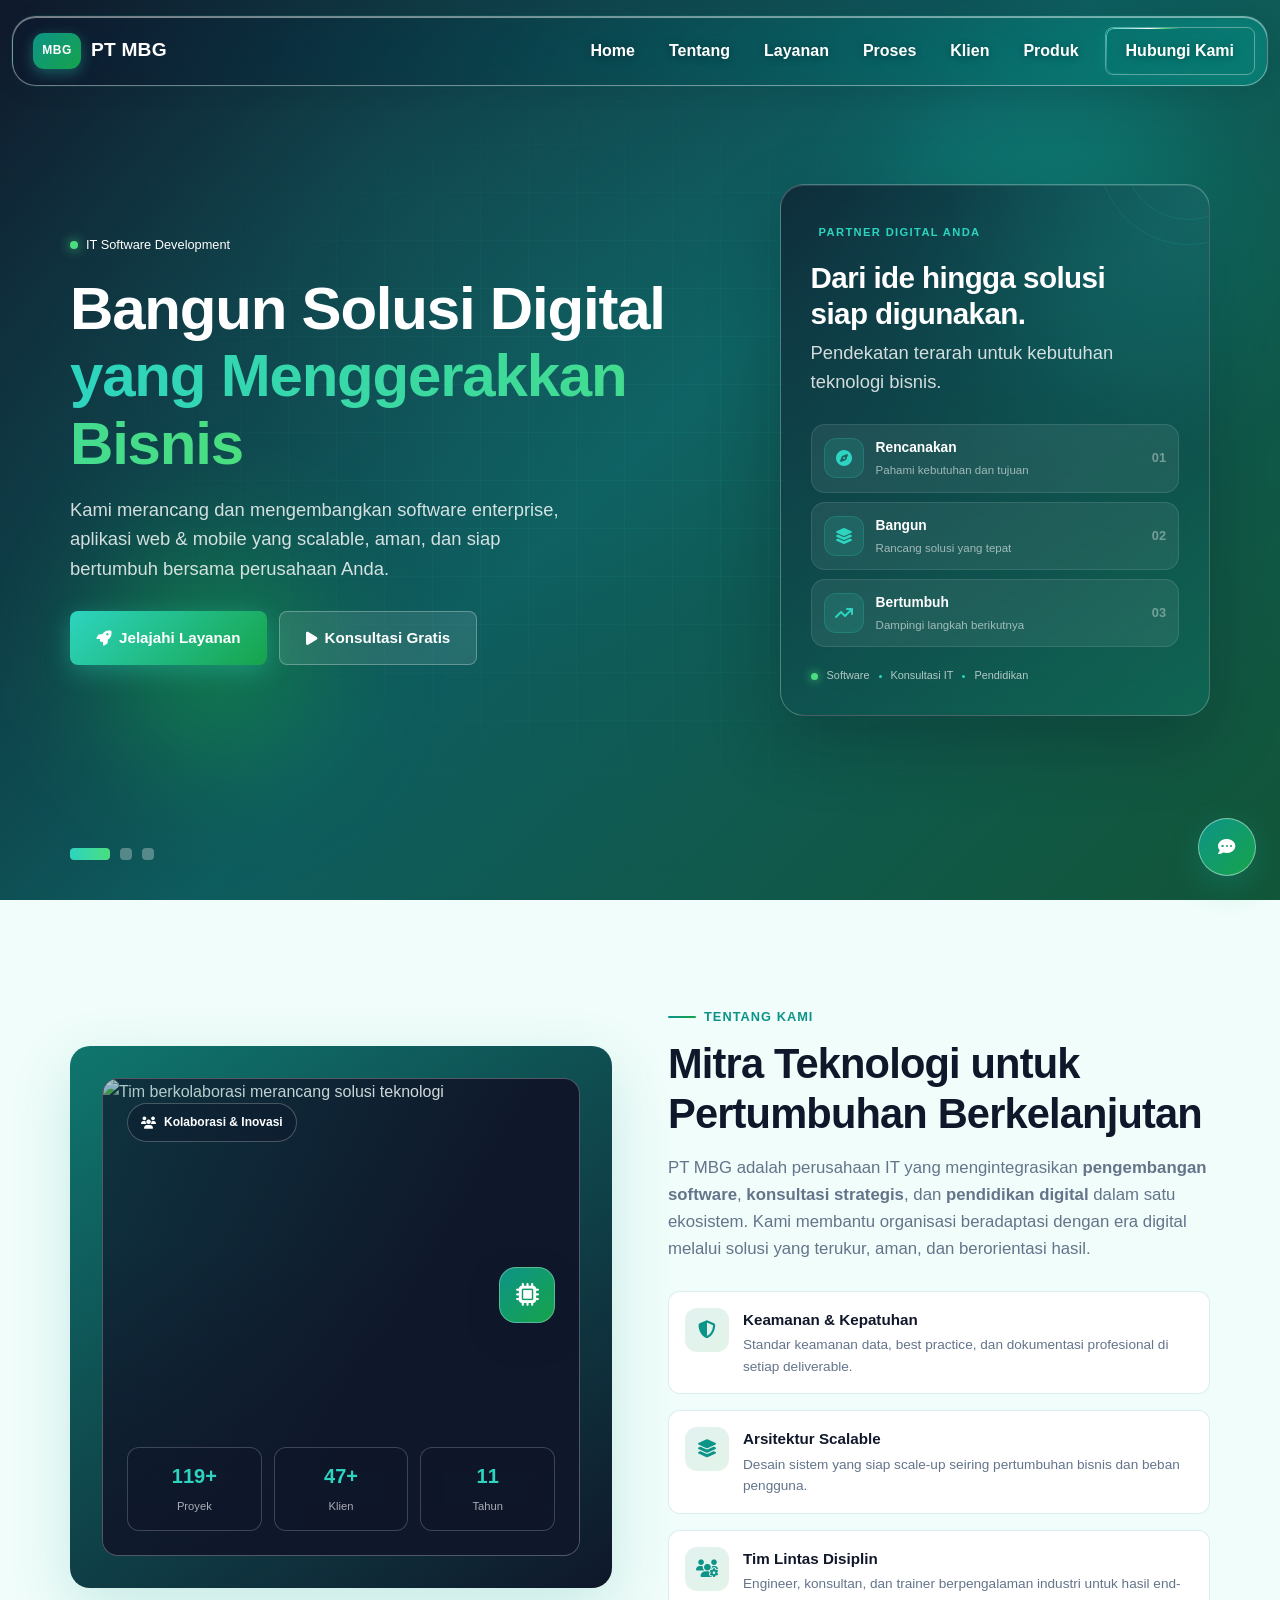
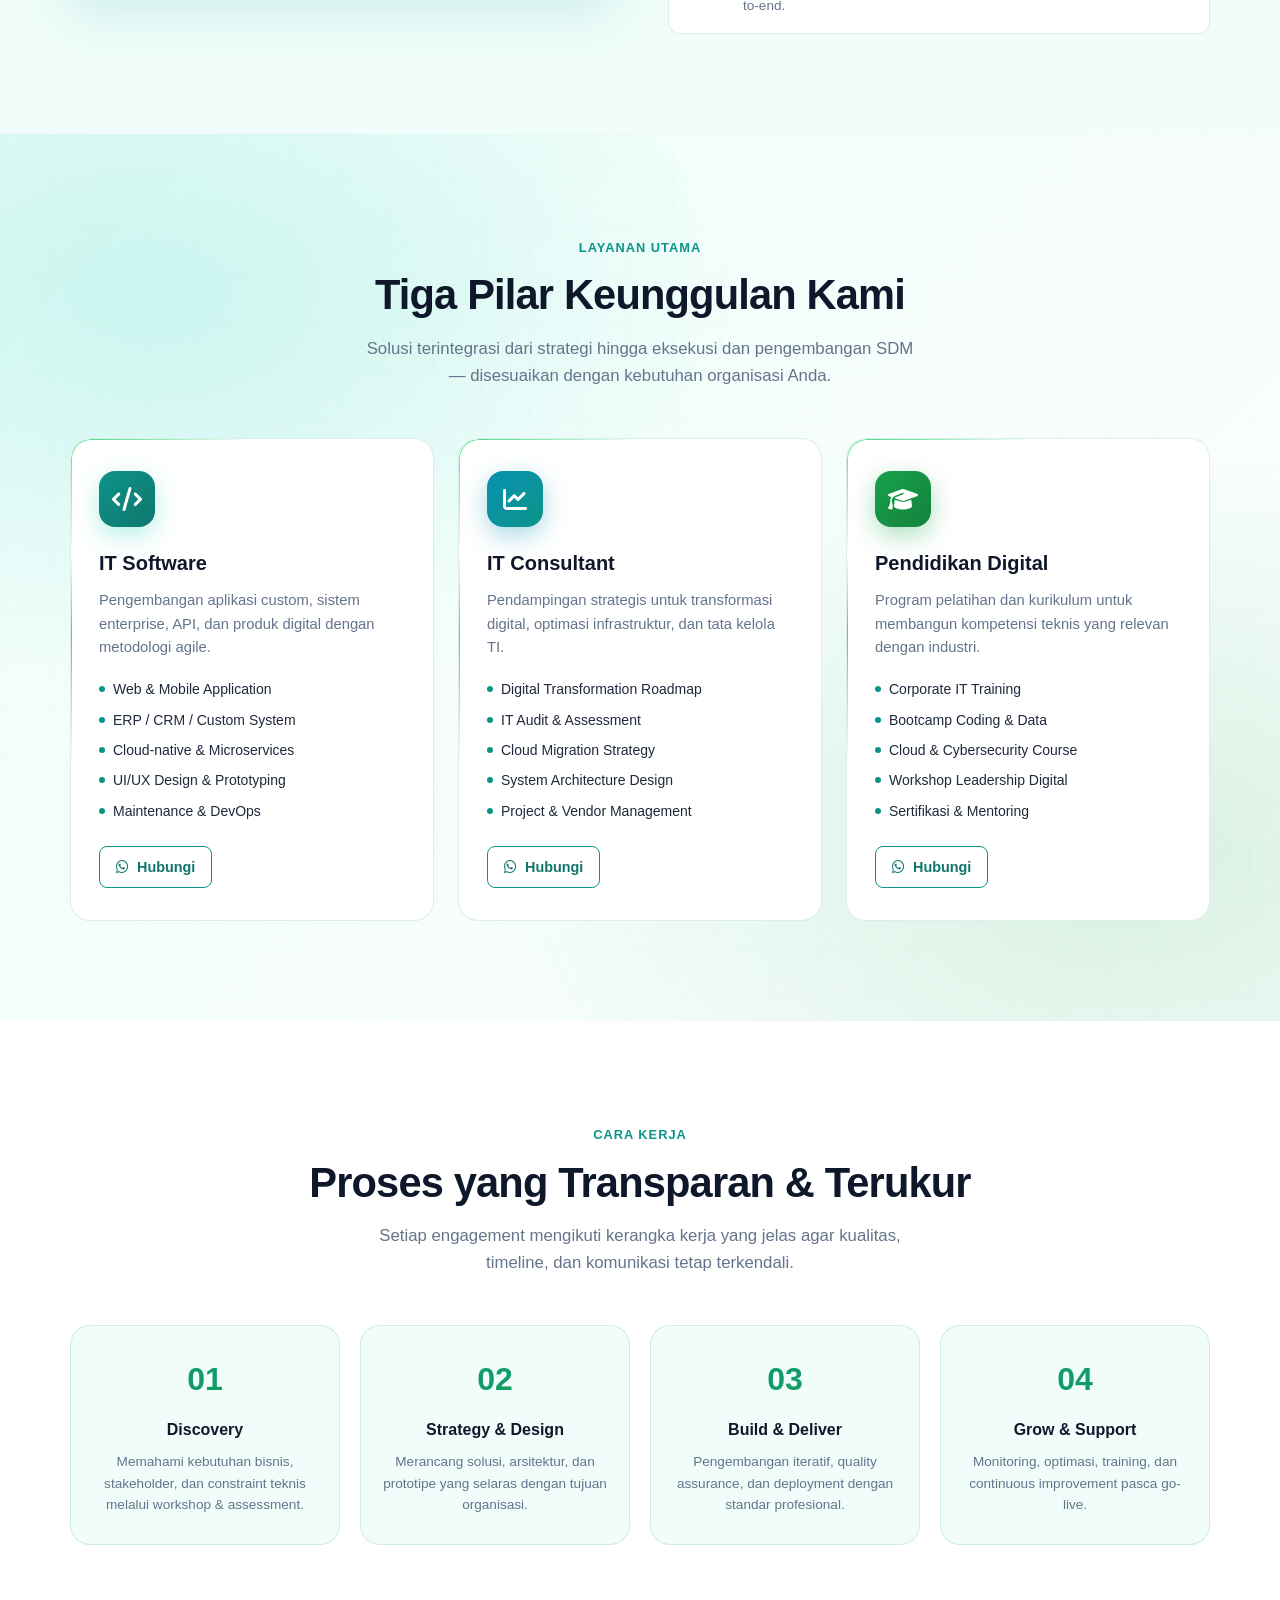
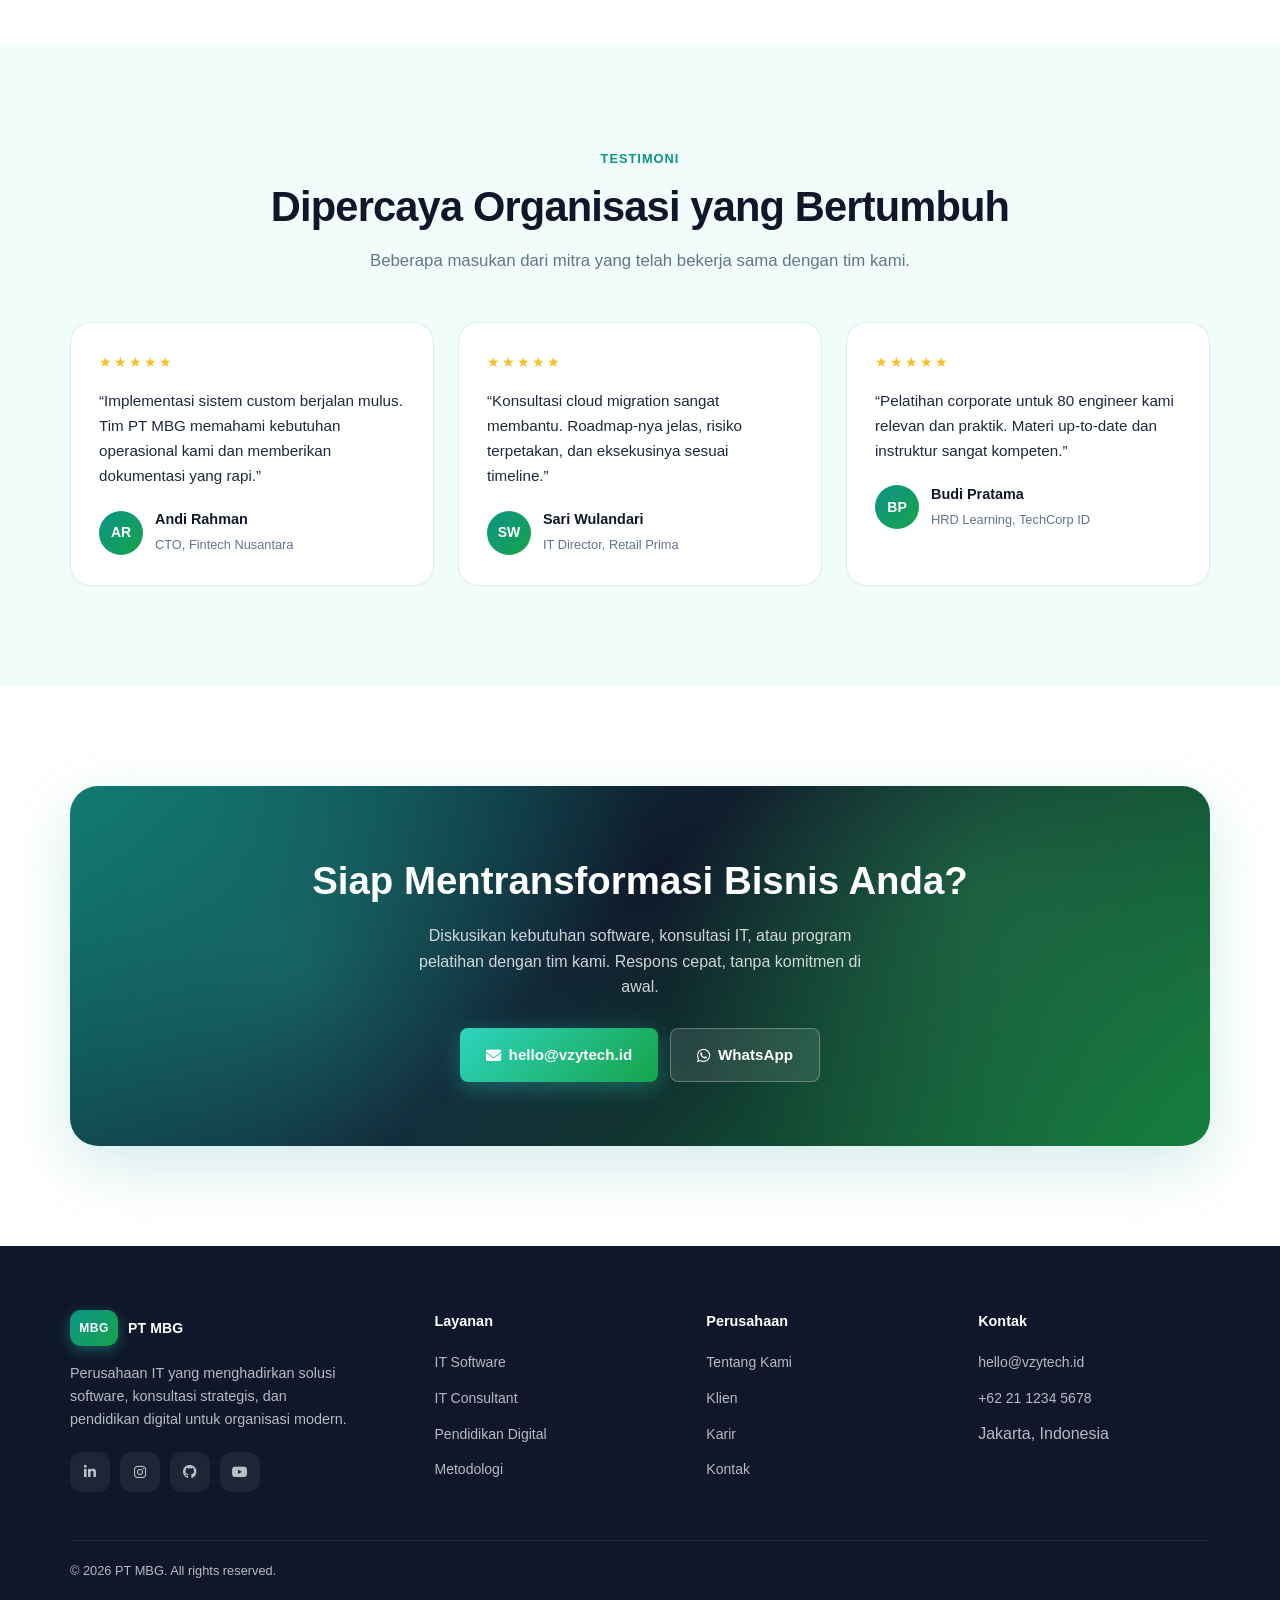
==== commit 21295559: "update dahboard and add product page" ====
--- a/public/home/index.html
+++ b/public/home/index.html
@@ -3,12 +3,9 @@
 <head>
   <meta charset="UTF-8">
   <meta name="viewport" content="width=device-width, initial-scale=1.0">
-  <meta name="description" content="VZY Tech — Solusi IT Software, IT Consultant, dan Pendidikan Digital untuk transformasi bisnis modern.">
+  <meta name="description" content="PT MBG — Solusi IT Software, IT Consultant, dan Pendidikan Digital untuk transformasi bisnis modern.">
   <meta name="keywords" content="IT software, IT consultant, pendidikan digital, software house, digital transformation">
-  <title>VZY Tech — Software · Consultant · Education</title>
-  <link rel="preconnect" href="https://fonts.googleapis.com">
-  <link rel="preconnect" href="https://fonts.gstatic.com" crossorigin>
-  <link href="https://fonts.googleapis.com/css2?family=Inter:wght@400;500;600;700&family=Outfit:wght@600;700;800&display=swap" rel="stylesheet">
+  <title>PT MBG — Software · Consultant · Education</title>
   <link rel="stylesheet" href="https://cdnjs.cloudflare.com/ajax/libs/font-awesome/6.5.1/css/all.min.css">
   <link rel="stylesheet" href="css/style.css">
 </head>
@@ -28,6 +25,7 @@
         <a href="#services">Layanan</a>
         <a href="#process">Proses</a>
         <a href="#testimonials">Klien</a>
+        <a href="/public/pages/produk.html">Produk</a>
         <a href="#contact" class="nav-cta">Hubungi Kami</a>
         <!-- CMS_NAV_LINKS_END -->
       </div>
@@ -58,6 +56,33 @@
                 <a href="#contact" class="btn btn-ghost"><i class="fas fa-play"></i> Konsultasi Gratis</a>
               </div>
             </div>
+            <aside class="hero-showcase" aria-label="Pendekatan layanan PT MBG">
+              <div class="showcase-heading">
+                <span class="showcase-kicker"><i class="fas fa-sparkles"></i> PARTNER DIGITAL ANDA</span>
+                <h2>Dari ide hingga solusi siap digunakan.</h2>
+                <p>Pendekatan terarah untuk kebutuhan teknologi bisnis.</p>
+              </div>
+              <div class="showcase-steps">
+                <div class="showcase-step">
+                  <span class="showcase-step-icon"><i class="fas fa-compass"></i></span>
+                  <span><strong>Rencanakan</strong><small>Pahami kebutuhan dan tujuan</small></span>
+                  <span class="showcase-step-number">01</span>
+                </div>
+                <div class="showcase-step">
+                  <span class="showcase-step-icon"><i class="fas fa-layer-group"></i></span>
+                  <span><strong>Bangun</strong><small>Rancang solusi yang tepat</small></span>
+                  <span class="showcase-step-number">02</span>
+                </div>
+                <div class="showcase-step">
+                  <span class="showcase-step-icon"><i class="fas fa-arrow-trend-up"></i></span>
+                  <span><strong>Bertumbuh</strong><small>Dampingi langkah berikutnya</small></span>
+                  <span class="showcase-step-number">03</span>
+                </div>
+              </div>
+              <div class="showcase-footer"><span class="showcase-live-dot"></span> Software <i></i> Konsultasi IT <i></i> Pendidikan</div>
+              <span class="showcase-orbit showcase-orbit-one"></span>
+              <span class="showcase-orbit showcase-orbit-two"></span>
+            </aside>
           </div>
         </div>
       </div>
@@ -79,6 +104,33 @@
                 <a href="#contact" class="btn btn-ghost"><i class="fas fa-calendar"></i> Jadwalkan Meeting</a>
               </div>
             </div>
+            <aside class="hero-showcase" aria-label="Pendekatan layanan PT MBG">
+              <div class="showcase-heading">
+                <span class="showcase-kicker"><i class="fas fa-sparkles"></i> PARTNER DIGITAL ANDA</span>
+                <h2>Dari ide hingga solusi siap digunakan.</h2>
+                <p>Pendekatan terarah untuk kebutuhan teknologi bisnis.</p>
+              </div>
+              <div class="showcase-steps">
+                <div class="showcase-step">
+                  <span class="showcase-step-icon"><i class="fas fa-compass"></i></span>
+                  <span><strong>Rencanakan</strong><small>Pahami kebutuhan dan tujuan</small></span>
+                  <span class="showcase-step-number">01</span>
+                </div>
+                <div class="showcase-step">
+                  <span class="showcase-step-icon"><i class="fas fa-layer-group"></i></span>
+                  <span><strong>Bangun</strong><small>Rancang solusi yang tepat</small></span>
+                  <span class="showcase-step-number">02</span>
+                </div>
+                <div class="showcase-step">
+                  <span class="showcase-step-icon"><i class="fas fa-arrow-trend-up"></i></span>
+                  <span><strong>Bertumbuh</strong><small>Dampingi langkah berikutnya</small></span>
+                  <span class="showcase-step-number">03</span>
+                </div>
+              </div>
+              <div class="showcase-footer"><span class="showcase-live-dot"></span> Software <i></i> Konsultasi IT <i></i> Pendidikan</div>
+              <span class="showcase-orbit showcase-orbit-one"></span>
+              <span class="showcase-orbit showcase-orbit-two"></span>
+            </aside>
           </div>
         </div>
       </div>
@@ -100,6 +152,33 @@
                 <a href="#contact" class="btn btn-ghost"><i class="fas fa-book-open"></i> Katalog Kursus</a>
               </div>
             </div>
+            <aside class="hero-showcase" aria-label="Pendekatan layanan PT MBG">
+              <div class="showcase-heading">
+                <span class="showcase-kicker"><i class="fas fa-sparkles"></i> PARTNER DIGITAL ANDA</span>
+                <h2>Dari ide hingga solusi siap digunakan.</h2>
+                <p>Pendekatan terarah untuk kebutuhan teknologi bisnis.</p>
+              </div>
+              <div class="showcase-steps">
+                <div class="showcase-step">
+                  <span class="showcase-step-icon"><i class="fas fa-compass"></i></span>
+                  <span><strong>Rencanakan</strong><small>Pahami kebutuhan dan tujuan</small></span>
+                  <span class="showcase-step-number">01</span>
+                </div>
+                <div class="showcase-step">
+                  <span class="showcase-step-icon"><i class="fas fa-layer-group"></i></span>
+                  <span><strong>Bangun</strong><small>Rancang solusi yang tepat</small></span>
+                  <span class="showcase-step-number">02</span>
+                </div>
+                <div class="showcase-step">
+                  <span class="showcase-step-icon"><i class="fas fa-arrow-trend-up"></i></span>
+                  <span><strong>Bertumbuh</strong><small>Dampingi langkah berikutnya</small></span>
+                  <span class="showcase-step-number">03</span>
+                </div>
+              </div>
+              <div class="showcase-footer"><span class="showcase-live-dot"></span> Software <i></i> Konsultasi IT <i></i> Pendidikan</div>
+              <span class="showcase-orbit showcase-orbit-one"></span>
+              <span class="showcase-orbit showcase-orbit-two"></span>
+            </aside>
           </div>
         </div>
       </div>
@@ -108,9 +187,6 @@
     <div class="hero-controls">
       <div class="container">
         <div class="hero-dots" aria-label="Navigasi slide"></div>
-        <div class="hero-arrows">
-          <button type="button" class="hero-next" aria-label="Slide berikutnya"><i class="fas fa-arrow-right"></i></button>
-        </div>
       </div>
     </div>
   </section>
@@ -122,6 +198,8 @@
         <div class="about-visual reveal">
           <div class="inner">
             <div class="tech-frame">
+              <img class="about-team-image" src="https://images.unsplash.com/photo-1521737711867-e3b97375f902?auto=format&amp;fit=crop&amp;w=1200&amp;q=85" alt="Tim berkolaborasi merancang solusi teknologi">
+              <div class="about-visual-label"><i class="fas fa-users"></i> Kolaborasi &amp; Inovasi</div>
               <div class="big-icon"><i class="fas fa-microchip"></i></div>
               <div class="about-stats-mini">
                 <div><strong data-count="120" data-suffix="+">0</strong><span>Proyek</span></div>
@@ -135,7 +213,7 @@
           <div class="section-label">Tentang Kami</div>
           <h2 class="section-title">Mitra Teknologi untuk Pertumbuhan Berkelanjutan</h2>
           <p class="section-desc" style="margin-bottom:0">
-            VZY Tech adalah perusahaan IT yang mengintegrasikan <strong>pengembangan software</strong>,
+            PT MBG adalah perusahaan IT yang mengintegrasikan <strong>pengembangan software</strong>,
             <strong>konsultasi strategis</strong>, dan <strong>pendidikan digital</strong> dalam satu ekosistem.
             Kami membantu organisasi beradaptasi dengan era digital melalui solusi yang terukur, aman, dan berorientasi hasil.
           </p>
@@ -187,6 +265,9 @@
             <li>UI/UX Design & Prototyping</li>
             <li>Maintenance & DevOps</li>
           </ul>
+          <button class="service-contact-button" type="button" data-service-contact="IT Software">
+            <i class="fab fa-whatsapp" aria-hidden="true"></i> Hubungi
+          </button>
         </article>
         <article class="service-card reveal reveal-delay-1">
           <div class="service-icon"><i class="fas fa-chart-line"></i></div>
@@ -199,6 +280,9 @@
             <li>System Architecture Design</li>
             <li>Project & Vendor Management</li>
           </ul>
+          <button class="service-contact-button" type="button" data-service-contact="IT Consultant">
+            <i class="fab fa-whatsapp" aria-hidden="true"></i> Hubungi
+          </button>
         </article>
         <article class="service-card reveal reveal-delay-2">
           <div class="service-icon"><i class="fas fa-graduation-cap"></i></div>
@@ -211,31 +295,10 @@
             <li>Workshop Leadership Digital</li>
             <li>Sertifikasi & Mentoring</li>
           </ul>
+          <button class="service-contact-button" type="button" data-service-contact="Pendidikan Digital">
+            <i class="fab fa-whatsapp" aria-hidden="true"></i> Hubungi
+          </button>
         </article>
-      </div>
-    </div>
-  </section>
-
-  <!-- ========== STATS ========== -->
-  <section class="stats">
-    <div class="container">
-      <div class="stats-grid">
-        <div class="stat-item reveal">
-          <strong data-count="120" data-suffix="+">0</strong>
-          <span>Proyek Selesai</span>
-        </div>
-        <div class="stat-item reveal reveal-delay-1">
-          <strong data-count="48" data-suffix="+">0</strong>
-          <span>Klien Korporat</span>
-        </div>
-        <div class="stat-item reveal reveal-delay-2">
-          <strong data-count="2500" data-suffix="+">0</strong>
-          <span>Peserta Pelatihan</span>
-        </div>
-        <div class="stat-item reveal reveal-delay-3">
-          <strong data-count="98" data-suffix="%">0</strong>
-          <span>Tingkat Kepuasan</span>
-        </div>
       </div>
     </div>
   </section>
@@ -280,7 +343,7 @@
       <div class="testimonial-grid">
         <div class="testimonial-card reveal">
           <div class="stars">★★★★★</div>
-          <blockquote>“Implementasi sistem custom berjalan mulus. Tim VZY memahami kebutuhan operasional kami dan memberikan dokumentasi yang rapi.”</blockquote>
+          <blockquote>“Implementasi sistem custom berjalan mulus. Tim PT MBG memahami kebutuhan operasional kami dan memberikan dokumentasi yang rapi.”</blockquote>
           <div class="testimonial-author">
             <div class="avatar">AR</div>
             <div>
@@ -335,8 +398,8 @@
       <div class="footer-grid">
         <div class="footer-brand">
           <a href="#home" class="nav-logo">
-            <span class="nav-logo-mark">V</span>
-            VZY Tech
+            <span class="nav-logo-mark">MBG</span>
+            PT MBG
           </a>
           <p>Perusahaan IT yang menghadirkan solusi software, konsultasi strategis, dan pendidikan digital untuk organisasi modern.</p>
           <div class="socials">
@@ -374,11 +437,65 @@
         </div>
       </div>
       <div class="footer-bottom">
-        <span>&copy; 2026 VZY Tech. All rights reserved.</span>
-        <span>Made by <strong>vzy</strong></span>
+        <span>&copy; 2026 PT MBG. All rights reserved.</span>
       </div>
     </div>
   </footer>
+
+  <div class="chatbot-widget">
+    <section class="about-chatbot" id="aboutChatPanel" aria-labelledby="aboutChatTitle" hidden>
+      <header class="about-chat-header">
+        <span class="about-chat-avatar" aria-hidden="true"><i class="fas fa-comment-dots"></i></span>
+        <span><strong id="aboutChatTitle">Asisten PT MBG</strong><small><span></span> Siap membantu</small></span>
+        <button class="about-chat-close" type="button" data-chat-close aria-label="Tutup chatbot"><i class="fas fa-xmark" aria-hidden="true"></i></button>
+      </header>
+      <div class="about-chat-messages" data-chat-messages aria-live="polite" aria-relevant="additions text">
+        <p class="about-chat-message is-bot">Halo! Ada yang ingin Anda ketahui tentang layanan PT MBG?</p>
+      </div>
+      <div class="about-chat-suggestions" aria-label="Pertanyaan umum">
+        <button type="button" data-chat-question="Layanan apa saja yang tersedia?">Layanan</button>
+        <button type="button" data-chat-question="Bagaimana cara mengetahui harga layanan?">Harga</button>
+        <button type="button" data-chat-question="Bagaimana cara menghubungi PT MBG?">Kontak</button>
+      </div>
+      <form class="about-chat-form" data-chat-form>
+        <label class="visually-hidden" for="aboutChatInput">Tulis pertanyaan</label>
+        <input id="aboutChatInput" name="question" type="text" maxlength="300" placeholder="Tulis pertanyaan..." autocomplete="off" required>
+        <button type="submit" aria-label="Kirim pertanyaan"><i class="fas fa-paper-plane" aria-hidden="true"></i></button>
+      </form>
+      <a class="about-chat-whatsapp" href="https://wa.me/6281234567890?text=Halo%20PT%20MBG%2C%20saya%20ingin%20bertanya%20tentang%20layanan." target="_blank" rel="noopener noreferrer">
+        <i class="fab fa-whatsapp" aria-hidden="true"></i> Lanjutkan percakapan di WhatsApp
+      </a>
+    </section>
+    <button class="chatbot-toggle" type="button" aria-controls="aboutChatPanel" aria-expanded="false" aria-label="Buka chatbot">
+      <i class="fas fa-comment-dots" aria-hidden="true"></i>
+      <span>Butuh bantuan?</span>
+    </button>
+  </div>
+
+  <dialog class="service-contact-dialog" aria-labelledby="serviceContactTitle" aria-describedby="serviceContactDescription">
+    <form class="service-contact-form">
+      <button class="service-contact-close" type="button" aria-label="Tutup formulir">&times;</button>
+      <span class="section-label">Hubungi PT MBG</span>
+      <h2 id="serviceContactTitle">Ceritakan kebutuhan Anda</h2>
+      <p id="serviceContactDescription">Isi formulir singkat ini. Pesan akan disiapkan untuk dikirim melalui WhatsApp.</p>
+      <p class="service-contact-selected">Layanan: <strong data-selected-service></strong></p>
+      <label>
+        Nama
+        <input name="name" type="text" autocomplete="name" maxlength="100" required>
+      </label>
+      <label>
+        Nomor WhatsApp Anda <span>(opsional)</span>
+        <input name="phone" type="tel" autocomplete="tel" maxlength="30">
+      </label>
+      <label>
+        Kebutuhan
+        <textarea name="message" rows="4" maxlength="1000" required></textarea>
+      </label>
+      <button class="service-contact-submit" type="submit">
+        <i class="fab fa-whatsapp" aria-hidden="true"></i> Lanjut ke WhatsApp
+      </button>
+    </form>
+  </dialog>
 
   <script src="js/main.js"></script>
 </body>
--- a/public/home/css/style.css
+++ b/public/home/css/style.css
@@ -1,5 +1,5 @@
 /* ============================================
-   VZY Tech — Home Page
+   PT MBG — Home Page
    Turquoise · White · Green | Hi-Tech Modern
    ============================================ */
 
@@ -22,8 +22,8 @@
   --radius: 20px;
   --radius-sm: 12px;
   --nav-h: 72px;
-  --font: 'Inter', system-ui, -apple-system, sans-serif;
-  --font-display: 'Outfit', var(--font);
+  --font: Helvetica, Arial, sans-serif;
+  --font-display: var(--font);
   --ease: cubic-bezier(0.22, 1, 0.36, 1);
 }
 
@@ -127,7 +127,7 @@
 
 .nav-links a {
   padding: 10px 16px;
-  border-radius: 999px;
+  border-radius: 8px;
   font-size: 1rem;
   font-weight: 700;
   color: var(--white);
@@ -142,28 +142,57 @@
 }
 
 .nav-cta {
+  position: relative;
+  isolation: isolate;
+  overflow: hidden;
   margin-left: 8px;
   padding: 10px 20px !important;
-  border-radius: 999px !important;
-  background: linear-gradient(135deg, var(--turquoise), var(--green)) !important;
+  border-radius: 8px !important;
+  border: 1px solid rgba(255, 255, 255, 0.34) !important;
+  background: transparent !important;
   color: white !important;
   font-weight: 600 !important;
   font-size: 1rem !important;
-  box-shadow: 0 4px 16px var(--turquoise-glow);
+  box-shadow: 0 0 16px rgba(45, 212, 191, 0.12);
   transition: transform 0.25s var(--ease), box-shadow 0.25s var(--ease) !important;
+}
+
+.nav-cta::before {
+  content: '';
+  position: absolute;
+  z-index: -1;
+  inset: 0;
+  padding: 1px;
+  border-radius: inherit;
+  background: conic-gradient(
+    from 0deg,
+    transparent 0deg 245deg,
+    var(--turquoise-light) 285deg,
+    white 305deg,
+    var(--green-light) 325deg,
+    transparent 360deg
+  );
+  -webkit-mask: linear-gradient(#fff 0 0) content-box, linear-gradient(#fff 0 0);
+  -webkit-mask-composite: xor;
+  mask: linear-gradient(#fff 0 0) content-box, linear-gradient(#fff 0 0);
+  mask-composite: exclude;
+  animation: navCtaBorder 3.5s linear infinite;
 }
 
 .nav-cta:hover {
   transform: translateY(-2px);
-  box-shadow: 0 8px 24px var(--turquoise-glow) !important;
-  background: linear-gradient(135deg, var(--turquoise-dark), var(--green-dark)) !important;
+  box-shadow: 0 0 22px rgba(45, 212, 191, 0.28);
+}
+
+@keyframes navCtaBorder {
+  to { transform: rotate(360deg); }
 }
 
 .nav-toggle {
   display: none;
   width: 42px;
   height: 42px;
-  border-radius: 12px;
+  border-radius: 8px;
   align-items: center;
   justify-content: center;
   color: var(--slate);
@@ -243,20 +272,244 @@
   color: white;
 }
 
+.hero-content .container {
+  display: grid;
+  grid-template-columns: minmax(0, 1.2fr) minmax(320px, 0.8fr);
+  align-items: stretch;
+  gap: clamp(32px, 5vw, 76px);
+}
+
 .hero-inner {
+  display: flex;
+  flex-direction: column;
+  justify-content: center;
+  align-self: stretch;
   max-width: 720px;
-  padding-top: 40px;
+}
+
+.hero-showcase {
+  position: relative;
+  isolation: isolate;
+  justify-self: end;
+  width: min(100%, 440px);
+  overflow: hidden;
+  padding: 30px;
+  border: 1px solid rgba(255, 255, 255, 0.24);
+  border-radius: 24px;
+  background:
+    radial-gradient(circle at 100% 0, rgba(45, 212, 191, 0.2), transparent 38%),
+    linear-gradient(145deg, rgba(15, 23, 42, 0.68), rgba(13, 148, 136, 0.24));
+  box-shadow: 0 24px 70px rgba(2, 12, 24, 0.25), inset 0 1px 0 rgba(255, 255, 255, 0.12);
+  backdrop-filter: blur(18px);
+  -webkit-backdrop-filter: blur(18px);
+  opacity: 0;
+  transform: translateY(24px);
+}
+
+.hero-slide.active .hero-showcase {
+  animation:
+    heroIn 0.9s var(--ease) 0.72s forwards,
+    showcaseGlow 5s ease-in-out 1.6s infinite;
+}
+
+.showcase-heading,
+.showcase-steps,
+.showcase-footer {
+  position: relative;
+  z-index: 1;
+}
+
+.showcase-kicker {
+  display: inline-flex;
+  align-items: center;
+  gap: 8px;
+  margin-bottom: 18px;
+  color: var(--turquoise-light);
+  font-size: 0.7rem;
+  font-weight: 700;
+  letter-spacing: 0.12em;
+}
+
+.showcase-heading h2 {
+  max-width: 320px;
+  margin-bottom: 8px;
+  color: white;
+  font-family: var(--font-display);
+  font-size: clamp(1.4rem, 2.4vw, 1.85rem);
+  line-height: 1.2;
+  letter-spacing: -0.02em;
+}
+
+.showcase-heading p {
+  margin: 0;
+  color: rgba(255, 255, 255, 0.68);
+  font-size: 0.85rem;
+  line-height: 1.55;
+}
+
+.showcase-steps {
+  display: grid;
+  gap: 9px;
+  margin-top: 24px;
+}
+
+.showcase-step {
+  display: grid;
+  grid-template-columns: 40px minmax(0, 1fr) auto;
+  align-items: center;
+  gap: 12px;
+  padding: 12px;
+  border: 1px solid rgba(255, 255, 255, 0.1);
+  border-radius: 14px;
+  background: rgba(255, 255, 255, 0.07);
+  transition: transform 0.25s var(--ease), background 0.25s ease, border-color 0.25s ease;
+}
+
+.hero-slide.active .showcase-step {
+  animation: showcaseStepIn 0.55s var(--ease) both;
+}
+
+.hero-slide.active .showcase-step:nth-child(1) { animation-delay: 1.05s; }
+.hero-slide.active .showcase-step:nth-child(2) { animation-delay: 1.2s; }
+.hero-slide.active .showcase-step:nth-child(3) { animation-delay: 1.35s; }
+
+.showcase-step:hover {
+  transform: translateX(-5px);
+  border-color: rgba(45, 212, 191, 0.38);
+  background: rgba(255, 255, 255, 0.12);
+}
+
+.showcase-step-icon {
+  display: grid;
+  width: 40px;
+  height: 40px;
+  place-items: center;
+  border: 1px solid rgba(45, 212, 191, 0.2);
+  border-radius: 12px;
+  background: rgba(45, 212, 191, 0.12);
+  color: var(--turquoise-light);
+  transition: transform 0.3s var(--ease), background 0.3s ease;
+}
+
+.showcase-step:hover .showcase-step-icon {
+  transform: rotate(-8deg) scale(1.08);
+  background: rgba(45, 212, 191, 0.22);
+}
+
+.showcase-step strong,
+.showcase-step small {
+  display: block;
+}
+
+.showcase-step strong {
+  color: white;
+  font-size: 0.86rem;
+  font-weight: 600;
+}
+
+.showcase-step small {
+  margin-top: 2px;
+  color: rgba(255, 255, 255, 0.58);
+  font-size: 0.72rem;
+}
+
+.showcase-step-number {
+  color: rgba(255, 255, 255, 0.38);
+  font-family: var(--font-display);
+  font-size: 0.8rem;
+  font-weight: 700;
+}
+
+.showcase-footer {
+  display: flex;
+  align-items: center;
+  flex-wrap: wrap;
+  gap: 9px;
+  margin-top: 20px;
+  color: rgba(255, 255, 255, 0.68);
+  font-size: 0.68rem;
+  font-weight: 500;
+}
+
+.showcase-footer > i {
+  width: 3px;
+  height: 3px;
+  border-radius: 50%;
+  background: var(--turquoise-light);
+}
+
+.showcase-live-dot {
+  width: 7px;
+  height: 7px;
+  border-radius: 50%;
+  background: var(--green-light);
+  box-shadow: 0 0 10px var(--green-light);
+}
+
+.showcase-orbit {
+  position: absolute;
+  z-index: -1;
+  width: 180px;
+  height: 180px;
+  border: 1px solid rgba(45, 212, 191, 0.12);
+  border-radius: 50%;
+  pointer-events: none;
+}
+
+.showcase-orbit-one {
+  top: -120px;
+  right: -70px;
+  animation: showcaseOrbit 18s linear infinite;
+}
+
+.showcase-orbit-two {
+  top: -95px;
+  right: -45px;
+  width: 130px;
+  height: 130px;
+  animation: showcaseOrbit 12s linear infinite reverse;
+}
+
+@keyframes showcaseGlow {
+  0%, 100% { box-shadow: 0 24px 70px rgba(2, 12, 24, 0.25), inset 0 1px 0 rgba(255, 255, 255, 0.12); }
+  50% { box-shadow: 0 28px 78px rgba(45, 212, 191, 0.2), inset 0 1px 0 rgba(255, 255, 255, 0.18); }
+}
+
+@keyframes showcaseStepIn {
+  from { opacity: 0; transform: translateY(12px); }
+  to { opacity: 1; transform: translateY(0); }
+}
+
+@keyframes showcaseOrbit {
+  to { transform: rotate(360deg); }
+}
+
+@media (prefers-reduced-motion: reduce) {
+  .hero-slide.active .hero-showcase,
+  .hero-slide.active .showcase-step,
+  .showcase-orbit-one,
+  .showcase-orbit-two {
+    animation: none;
+  }
+
+  .hero-slide.active .hero-showcase,
+  .hero-slide.active .showcase-step {
+    opacity: 1;
+    transform: none;
+  }
+
+  .showcase-step,
+  .showcase-step-icon,
+  .nav-cta::before {
+    transition: none;
+    animation: none;
+  }
 }
 
 .hero-badge {
   display: inline-flex;
   align-items: center;
   gap: 8px;
-  padding: 6px 14px;
-  border-radius: 999px;
-  background: rgba(255, 255, 255, 0.12);
-  border: 1px solid rgba(255, 255, 255, 0.2);
-  backdrop-filter: blur(8px);
   font-size: 0.8rem;
   font-weight: 500;
   margin-bottom: 20px;
@@ -338,7 +591,7 @@
   align-items: center;
   gap: 8px;
   padding: 14px 26px;
-  border-radius: 999px;
+  border-radius: 8px;
   font-weight: 600;
   font-size: 0.95rem;
   transition: all 0.3s var(--ease);
@@ -391,7 +644,7 @@
 .hero-dots button {
   width: 12px;
   height: 12px;
-  border-radius: 999px;
+  border-radius: 4px;
   background: rgba(255, 255, 255, 0.3);
   transition: all 0.35s var(--ease);
   position: relative;
@@ -400,6 +653,7 @@
 
 .hero-dots button.active {
   width: 40px;
+  border-radius: 4px;
   background: rgba(255, 255, 255, 0.25);
 }
 
@@ -427,7 +681,7 @@
 .hero-arrows button {
   width: 48px;
   height: 48px;
-  border-radius: 50%;
+  border-radius: 8px;
   border: 1px solid rgba(255, 255, 255, 0.25);
   background: rgba(255, 255, 255, 0.08);
   color: white;
@@ -553,7 +807,7 @@
   position: relative;
   border-radius: var(--radius);
   overflow: hidden;
-  aspect-ratio: 4/3;
+  aspect-ratio: 1/1;
   background: linear-gradient(145deg, var(--turquoise-dark), var(--slate));
   box-shadow: var(--shadow-lg);
 }
@@ -567,30 +821,68 @@
 }
 
 .about-visual .tech-frame {
+  position: relative;
+  isolation: isolate;
   width: 100%;
   height: 100%;
-  border: 1px solid rgba(45, 212, 191, 0.3);
+  overflow: hidden;
+  border: 1px solid rgba(255, 255, 255, 0.28);
   border-radius: 16px;
+  padding: 24px;
+  background: var(--slate);
+  display: flex;
+  flex-direction: column;
+  justify-content: space-between;
+  align-items: flex-end;
+  gap: 20px;
+  color: white;
+}
+
+.about-team-image {
+  position: absolute;
+  z-index: -2;
+  inset: 0;
+  width: 100%;
+  height: 100%;
+  object-fit: cover;
+  object-position: center;
+}
+
+.about-visual .tech-frame::before {
+  content: '';
+  position: absolute;
+  z-index: -1;
+  inset: 0;
   background:
-    linear-gradient(135deg, rgba(45, 212, 191, 0.1), transparent),
-    repeating-linear-gradient(0deg, transparent, transparent 24px, rgba(45, 212, 191, 0.06) 24px, rgba(45, 212, 191, 0.06) 25px);
-  display: flex;
-  flex-direction: column;
-  justify-content: center;
-  align-items: center;
-  gap: 20px;
-  color: white;
+    linear-gradient(180deg, rgba(15, 23, 42, 0.14) 0%, rgba(15, 23, 42, 0.08) 35%, rgba(15, 23, 42, 0.78) 100%),
+    linear-gradient(120deg, rgba(13, 148, 136, 0.25), transparent 60%);
+}
+
+.about-visual-label {
+  align-self: flex-start;
+  display: inline-flex;
+  align-items: center;
+  gap: 8px;
+  padding: 9px 13px;
+  border: 1px solid rgba(255, 255, 255, 0.24);
+  border-radius: 999px;
+  background: rgba(15, 23, 42, 0.38);
+  color: white;
+  font-size: 0.75rem;
+  font-weight: 600;
+  backdrop-filter: blur(10px);
 }
 
 .about-visual .big-icon {
-  width: 80px;
-  height: 80px;
-  border-radius: 24px;
-  background: linear-gradient(135deg, var(--turquoise-light), var(--green));
+  width: 56px;
+  height: 56px;
+  border: 1px solid rgba(255, 255, 255, 0.3);
+  border-radius: 17px;
+  background: linear-gradient(135deg, var(--turquoise), var(--green));
   display: grid;
   place-items: center;
-  font-size: 32px;
-  box-shadow: 0 12px 40px var(--turquoise-glow);
+  font-size: 23px;
+  box-shadow: 0 12px 32px rgba(15, 23, 42, 0.3);
   animation: floatIcon 4s ease-in-out infinite;
 }
 
@@ -604,15 +896,15 @@
   grid-template-columns: repeat(3, 1fr);
   gap: 12px;
   width: 100%;
-  padding: 0 16px;
 }
 
 .about-stats-mini div {
   text-align: center;
   padding: 12px 8px;
-  background: rgba(255, 255, 255, 0.08);
+  background: rgba(15, 23, 42, 0.42);
   border-radius: 12px;
-  border: 1px solid rgba(255, 255, 255, 0.1);
+  border: 1px solid rgba(255, 255, 255, 0.2);
+  backdrop-filter: blur(12px);
 }
 
 .about-stats-mini strong {
@@ -673,6 +965,264 @@
   color: var(--muted);
 }
 
+.visually-hidden {
+  position: absolute;
+  width: 1px;
+  height: 1px;
+  padding: 0;
+  margin: -1px;
+  overflow: hidden;
+  clip: rect(0, 0, 0, 0);
+  white-space: nowrap;
+  border: 0;
+}
+
+.about-chatbot {
+  display: grid;
+  grid-template-rows: auto auto auto auto auto;
+  gap: 14px;
+  width: min(370px, calc(100vw - 32px));
+  height: auto;
+  max-height: min(500px, calc(100vh - 120px));
+  margin: 0;
+  padding: 18px;
+  overflow: hidden;
+  border: 1px solid var(--border);
+  border-radius: 16px;
+  background: rgba(255, 255, 255, 0.92);
+  box-shadow: 0 12px 32px rgba(15, 23, 42, 0.07);
+}
+
+.about-chatbot[hidden] {
+  display: none;
+}
+
+.chatbot-widget {
+  position: fixed;
+  z-index: 1000;
+  right: max(24px, env(safe-area-inset-right));
+  bottom: max(24px, env(safe-area-inset-bottom));
+  display: flex;
+  flex-direction: column;
+  align-items: flex-end;
+  gap: 14px;
+}
+
+.chatbot-toggle {
+  display: inline-flex;
+  align-items: center;
+  justify-content: center;
+  width: 58px;
+  height: 58px;
+  padding: 0;
+  border: 1px solid rgba(255, 255, 255, 0.45);
+  border-radius: 50%;
+  color: white;
+  background: linear-gradient(135deg, var(--turquoise), var(--green));
+  box-shadow: 0 10px 30px rgba(13, 148, 136, 0.32);
+  font: 600 0.9rem var(--font);
+  transition: transform 0.2s var(--ease), box-shadow 0.2s ease;
+}
+
+.chatbot-toggle:hover {
+  transform: translateY(-3px);
+  box-shadow: 0 14px 36px rgba(13, 148, 136, 0.4);
+}
+
+.chatbot-toggle > i {
+  font-size: 1.1rem;
+}
+
+.chatbot-toggle > span {
+  position: absolute;
+  width: 1px;
+  height: 1px;
+  padding: 0;
+  margin: -1px;
+  overflow: hidden;
+  clip: rect(0, 0, 0, 0);
+  white-space: nowrap;
+  border: 0;
+}
+
+.about-chat-close {
+  display: grid;
+  width: 34px;
+  height: 34px;
+  margin-left: auto;
+  flex: 0 0 auto;
+  place-items: center;
+  border-radius: 8px;
+  color: var(--muted);
+}
+
+.about-chat-close:hover {
+  color: var(--slate);
+  background: var(--off-white);
+}
+
+.about-chat-header {
+  display: flex;
+  align-items: center;
+  gap: 11px;
+}
+
+.about-chat-avatar {
+  display: grid;
+  width: 40px;
+  height: 40px;
+  flex: 0 0 auto;
+  place-items: center;
+  border-radius: 11px;
+  color: white;
+  background: linear-gradient(135deg, var(--turquoise), var(--green));
+}
+
+.about-chat-header strong,
+.about-chat-header small {
+  display: block;
+}
+
+.about-chat-header strong {
+  color: var(--slate);
+  font-size: 0.9rem;
+}
+
+.about-chat-header small {
+  color: var(--muted);
+  font-size: 0.75rem;
+}
+
+.about-chat-header small span {
+  display: inline-block;
+  width: 7px;
+  height: 7px;
+  margin-right: 4px;
+  border-radius: 50%;
+  background: var(--green);
+}
+
+.about-chat-messages {
+  display: flex;
+  flex-direction: column;
+  gap: 8px;
+  min-height: 74px;
+  max-height: 220px;
+  overflow-y: auto;
+  padding: 12px;
+  border-radius: 10px;
+  background: var(--off-white);
+  scroll-behavior: smooth;
+}
+
+.about-chat-message {
+  max-width: 88%;
+  margin: 0;
+  padding: 9px 11px;
+  border-radius: 10px;
+  font-size: 0.82rem;
+  line-height: 1.5;
+  overflow-wrap: anywhere;
+}
+
+.about-chat-message.is-bot {
+  align-self: flex-start;
+  color: var(--slate-soft);
+  background: white;
+  border: 1px solid var(--border);
+}
+
+.about-chat-message.is-user {
+  align-self: flex-end;
+  color: white;
+  background: var(--turquoise-dark);
+}
+
+.about-chat-suggestions {
+  display: flex;
+  flex-wrap: wrap;
+  gap: 7px;
+}
+
+.about-chat-suggestions button {
+  padding: 6px 10px;
+  border: 1px solid rgba(13, 148, 136, 0.3);
+  border-radius: 7px;
+  color: var(--turquoise-dark);
+  background: white;
+  font: 600 0.75rem var(--font);
+  transition: color 0.2s ease, background 0.2s ease;
+}
+
+.about-chat-suggestions button:hover {
+  color: white;
+  background: var(--turquoise-dark);
+}
+
+.about-chat-form {
+  display: grid;
+  grid-template-columns: minmax(0, 1fr) 42px;
+  gap: 8px;
+}
+
+.about-chat-form input {
+  width: 100%;
+  min-width: 0;
+  height: 42px;
+  padding: 9px 12px;
+  border: 1px solid var(--border);
+  border-radius: 8px;
+  outline: none;
+  color: var(--slate);
+  background: white;
+  font: 400 0.85rem var(--font);
+}
+
+.about-chat-form input:focus {
+  border-color: var(--turquoise);
+  box-shadow: 0 0 0 3px var(--turquoise-glow);
+}
+
+.about-chat-form button {
+  display: grid;
+  place-items: center;
+  border-radius: 8px;
+  color: white;
+  background: var(--turquoise-dark);
+  transition: background 0.2s ease;
+}
+
+.about-chat-form button:hover {
+  background: var(--green-dark);
+}
+
+.about-chat-whatsapp {
+  display: inline-flex;
+  align-items: center;
+  justify-content: center;
+  gap: 7px;
+  color: var(--turquoise-dark);
+  font-size: 0.78rem;
+  font-weight: 600;
+  text-align: center;
+}
+
+.about-chat-whatsapp:hover {
+  color: var(--green-dark);
+}
+
+@media (max-width: 480px) {
+  .chatbot-widget {
+    right: max(16px, env(safe-area-inset-right));
+    bottom: max(16px, env(safe-area-inset-bottom));
+  }
+
+  .chatbot-widget .about-chatbot {
+    height: auto;
+    max-height: min(500px, calc(100vh - 100px));
+  }
+}
+
 /* ---------- Services ---------- */
 .services-grid {
   display: grid;
@@ -680,8 +1230,58 @@
   gap: 24px;
 }
 
+#services {
+  isolation: isolate;
+  overflow: hidden;
+  background: #f0fdfa;
+}
+
+#services::before,
+#services::after {
+  content: '';
+  position: absolute;
+  inset: 0;
+  pointer-events: none;
+}
+
+#services::before {
+  z-index: -2;
+  inset: -5%;
+  background: url('https://images.unsplash.com/photo-1518770660439-4636190af475?auto=format&fit=crop&w=2200&q=85') center 48% / cover no-repeat;
+  opacity: 0.3;
+  animation: servicesBackdrop 28s ease-in-out infinite alternate;
+}
+
+#services::after {
+  z-index: -1;
+  background:
+    radial-gradient(ellipse at 12% 18%, rgba(45, 212, 191, 0.2), transparent 38%),
+    radial-gradient(ellipse at 88% 82%, rgba(22, 163, 74, 0.15), transparent 40%),
+    linear-gradient(135deg, rgba(240, 253, 250, 0.76), rgba(255, 255, 255, 0.74)),
+    linear-gradient(rgba(13, 148, 136, 0.08) 1px, transparent 1px),
+    linear-gradient(90deg, rgba(13, 148, 136, 0.08) 1px, transparent 1px);
+  background-size: auto, auto, auto, 48px 48px, 48px 48px;
+  animation: servicesAtmosphere 12s ease-in-out infinite alternate;
+}
+
+#services > .container {
+  position: relative;
+  z-index: 1;
+}
+
+@keyframes servicesBackdrop {
+  from { transform: scale(1.02) translate3d(-0.5%, 0, 0); }
+  to { transform: scale(1.12) translate3d(0.5%, -1%, 0); }
+}
+
+@keyframes servicesAtmosphere {
+  from { background-position: 0 0, 100% 100%, 0 0, 0 0, 0 0; }
+  to { background-position: 6% 4%, 94% 96%, 0 0, 24px 18px, 24px 18px; }
+}
+
 .service-card {
   position: relative;
+  isolation: isolate;
   padding: 32px 28px;
   border-radius: var(--radius);
   background: white;
@@ -693,24 +1293,28 @@
 .service-card::before {
   content: '';
   position: absolute;
-  top: 0;
-  left: 0;
-  right: 0;
-  height: 3px;
-  background: linear-gradient(90deg, var(--turquoise), var(--green));
-  transform: scaleX(0);
-  transform-origin: left;
-  transition: transform 0.4s var(--ease);
+  z-index: -1;
+  inset: 0;
+  padding: 1px;
+  border-radius: inherit;
+  background: conic-gradient(
+    from 0deg,
+    transparent 0deg 245deg,
+    var(--turquoise-light) 285deg,
+    white 305deg,
+    var(--green-light) 325deg,
+    transparent 360deg
+  );
+  -webkit-mask: linear-gradient(#fff 0 0) content-box, linear-gradient(#fff 0 0);
+  -webkit-mask-composite: xor;
+  mask: linear-gradient(#fff 0 0) content-box, linear-gradient(#fff 0 0);
+  mask-composite: exclude;
+  animation: navCtaBorder 5s linear infinite;
 }
 
 .service-card:hover {
   transform: translateY(-8px);
-  box-shadow: var(--shadow-lg);
-  border-color: transparent;
-}
-
-.service-card:hover::before {
-  transform: scaleX(1);
+  box-shadow: 0 16px 44px rgba(45, 212, 191, 0.2);
 }
 
 .service-icon {
@@ -774,49 +1378,161 @@
   flex-shrink: 0;
 }
 
-/* ---------- Stats strip ---------- */
-.stats {
-  padding: 64px 0;
-  background: linear-gradient(135deg, var(--turquoise-dark) 0%, var(--slate) 50%, var(--green-dark) 100%);
-  color: white;
+.service-contact-button {
+  display: inline-flex;
+  align-items: center;
+  justify-content: center;
+  gap: 8px;
+  min-height: 42px;
+  margin-top: 24px;
+  padding: 9px 16px;
+  border: 1px solid var(--turquoise);
+  border-radius: 8px;
+  color: var(--turquoise-dark);
+  font: 600 0.9rem var(--font);
+  transition: color 0.25s ease, background 0.25s ease, transform 0.25s var(--ease);
+}
+
+.service-contact-button:hover {
+  transform: translateY(-2px);
+  color: white;
+  background: var(--turquoise-dark);
+}
+
+.service-contact-dialog {
+  width: min(520px, calc(100% - 32px));
+  max-width: none;
+  max-height: min(90vh, 760px);
+  margin: auto;
+  padding: 0;
+  overflow: auto;
+  border: 1px solid var(--border);
+  border-radius: 16px;
+  color: var(--slate);
+  background: white;
+  box-shadow: 0 24px 80px rgba(15, 23, 42, 0.28);
+}
+
+.service-contact-dialog[open] {
+  animation: serviceDialogIn 0.22s var(--ease) both;
+}
+
+.service-contact-dialog::backdrop {
+  background: rgba(15, 23, 42, 0.62);
+  backdrop-filter: blur(4px);
+}
+
+.service-contact-form {
   position: relative;
-  overflow: hidden;
-}
-
-.stats::before {
-  content: '';
+  display: grid;
+  gap: 16px;
+  padding: 32px;
+}
+
+.service-contact-form .section-label {
+  margin-bottom: -12px;
+}
+
+.service-contact-form h2 {
+  padding-right: 32px;
+  font-size: clamp(1.4rem, 4vw, 1.8rem);
+  line-height: 1.2;
+}
+
+.service-contact-form > p:not(.service-contact-selected) {
+  margin: -8px 0 0;
+  color: var(--muted);
+  font-size: 0.92rem;
+}
+
+.service-contact-selected {
+  margin: 0;
+  padding: 10px 12px;
+  border-radius: 8px;
+  color: var(--slate-soft);
+  background: var(--off-white);
+  font-size: 0.9rem;
+}
+
+.service-contact-form label {
+  display: grid;
+  gap: 7px;
+  color: var(--slate-soft);
+  font-size: 0.85rem;
+  font-weight: 600;
+}
+
+.service-contact-form label span {
+  display: inline;
+  color: var(--muted);
+  font-size: 0.8rem;
+  font-weight: 400;
+}
+
+.service-contact-form input,
+.service-contact-form textarea {
+  width: 100%;
+  padding: 11px 12px;
+  border: 1px solid var(--border);
+  border-radius: 8px;
+  outline: none;
+  color: var(--slate);
+  background: white;
+  font: 400 0.95rem var(--font);
+}
+
+.service-contact-form textarea {
+  min-height: 104px;
+  resize: vertical;
+}
+
+.service-contact-form input:focus,
+.service-contact-form textarea:focus {
+  border-color: var(--turquoise);
+  box-shadow: 0 0 0 3px var(--turquoise-glow);
+}
+
+.service-contact-close {
   position: absolute;
-  inset: 0;
-  background-image:
-    linear-gradient(rgba(255,255,255,0.04) 1px, transparent 1px),
-    linear-gradient(90deg, rgba(255,255,255,0.04) 1px, transparent 1px);
-  background-size: 40px 40px;
-  opacity: 0.5;
-}
-
-.stats-grid {
-  position: relative;
-  display: grid;
-  grid-template-columns: repeat(4, 1fr);
-  gap: 24px;
-  text-align: center;
-}
-
-.stat-item strong {
-  display: block;
-  font-family: var(--font-display);
-  font-size: clamp(2rem, 4vw, 2.75rem);
-  font-weight: 700;
-  background: linear-gradient(90deg, var(--turquoise-light), var(--green-light));
-  -webkit-background-clip: text;
-  background-clip: text;
-  color: transparent;
-  margin-bottom: 4px;
-}
-
-.stat-item span {
-  font-size: 0.9rem;
-  color: rgba(255, 255, 255, 0.7);
+  top: 16px;
+  right: 18px;
+  width: 36px;
+  height: 36px;
+  border-radius: 8px;
+  color: var(--muted);
+  font-size: 1.7rem;
+  line-height: 1;
+}
+
+.service-contact-close:hover {
+  color: var(--slate);
+  background: var(--off-white);
+}
+
+.service-contact-submit {
+  display: inline-flex;
+  align-items: center;
+  justify-content: center;
+  gap: 9px;
+  min-height: 46px;
+  margin-top: 2px;
+  padding: 10px 16px;
+  border: 1px solid var(--turquoise-dark);
+  border-radius: 8px;
+  color: white;
+  background: var(--turquoise-dark);
+  font: 600 0.95rem var(--font);
+  transition: background 0.2s ease, transform 0.2s var(--ease);
+}
+
+.service-contact-submit:hover {
+  transform: translateY(-1px);
+  background: var(--green-dark);
+}
+
+@keyframes serviceDialogIn {
+  from { opacity: 0; transform: translateY(12px) scale(0.98); }
+  to { opacity: 1; transform: translateY(0) scale(1); }
 }
 
 /* ---------- Process ---------- */
@@ -1083,12 +1799,10 @@
   .services-grid,
   .testimonial-grid,
   .process-steps,
-  .stats-grid,
   .footer-grid {
     grid-template-columns: 1fr 1fr;
   }
   .process-steps { grid-template-columns: 1fr 1fr; }
-  .stats-grid { grid-template-columns: 1fr 1fr; }
 }
 
 @media (max-width: 768px) {
@@ -1115,11 +1829,13 @@
   }
   .nav-toggle { display: flex; color: var(--white); background: rgba(255, 255, 255, 0.14); }
   .nav-cta { display: none; }
+  .hero-content .container { display: block; }
+  .hero-showcase { display: none; }
+  .hero-inner { max-width: 680px; }
   .about-grid,
   .services-grid,
   .testimonial-grid,
   .process-steps,
-  .stats-grid,
   .footer-grid {
     grid-template-columns: 1fr;
   }
@@ -1127,3 +1843,31 @@
   .cta-box { padding: 48px 24px; }
   .section { padding: 72px 0; }
 }
+
+@media (min-width: 769px) and (max-width: 992px) {
+  .hero-content .container { display: block; }
+  .hero-showcase { display: none; }
+  .hero-inner { max-width: 720px; }
+}
+
+@media (prefers-reduced-motion: reduce) {
+  .service-contact-dialog[open] {
+    animation: none;
+  }
+
+  .service-contact-button,
+  .service-contact-submit,
+  .chatbot-toggle,
+  .about-chat-suggestions button,
+  .about-chat-form button {
+    transition: none;
+  }
+
+  .service-card::before {
+    animation: none;
+  }
+  #services::before,
+  #services::after {
+    animation: none;
+  }
+}
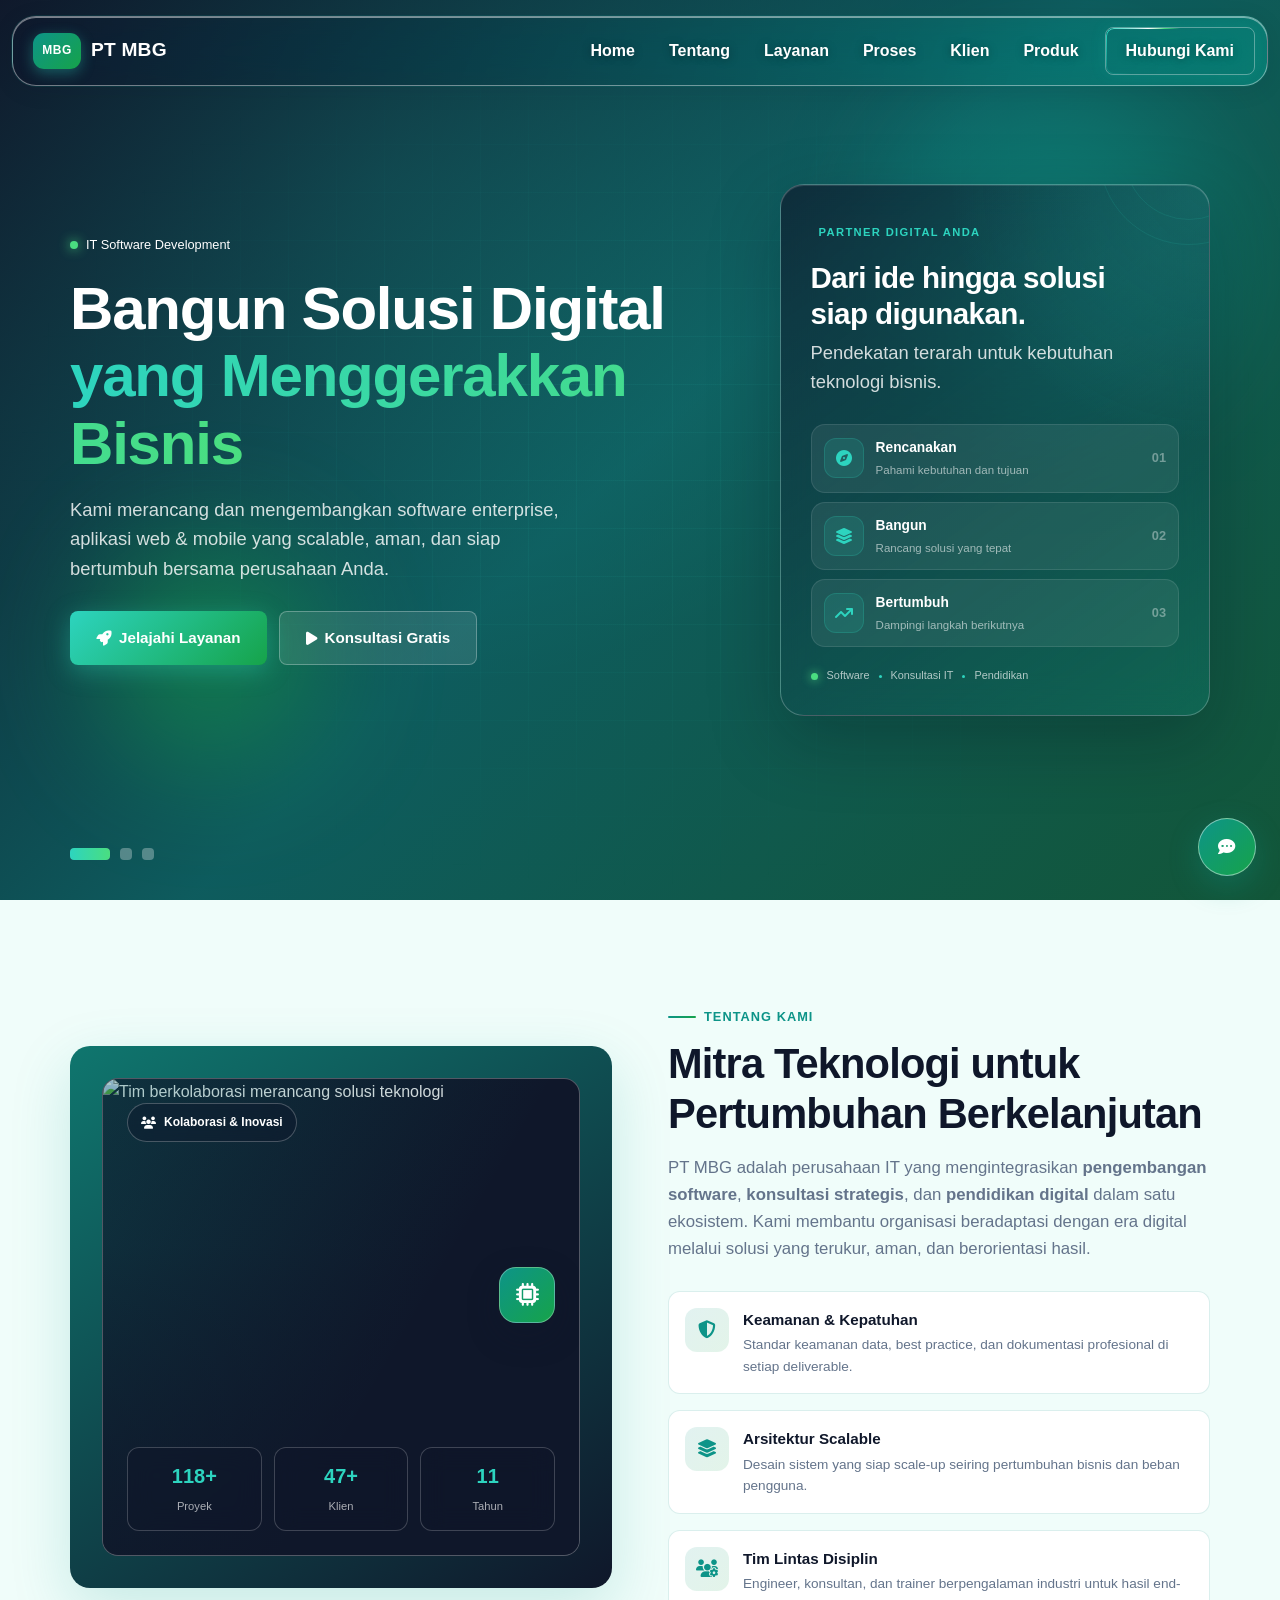
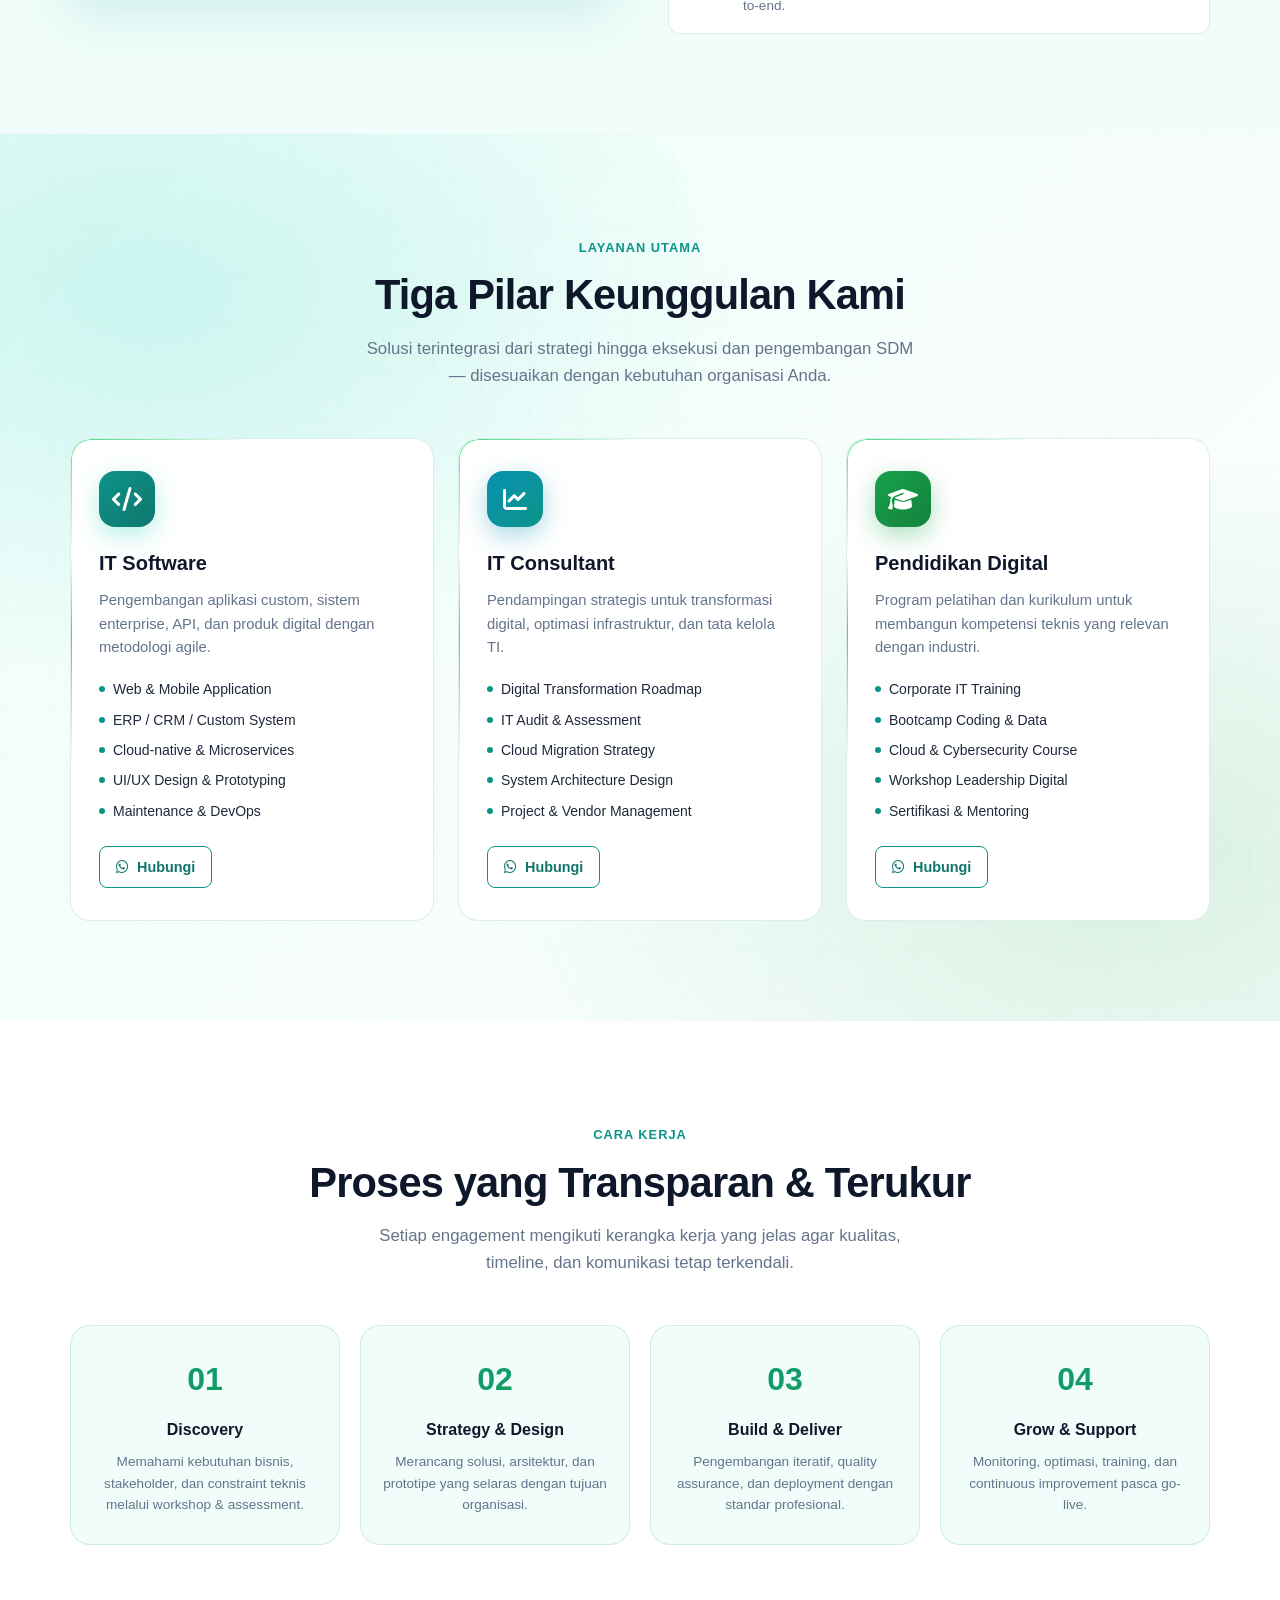
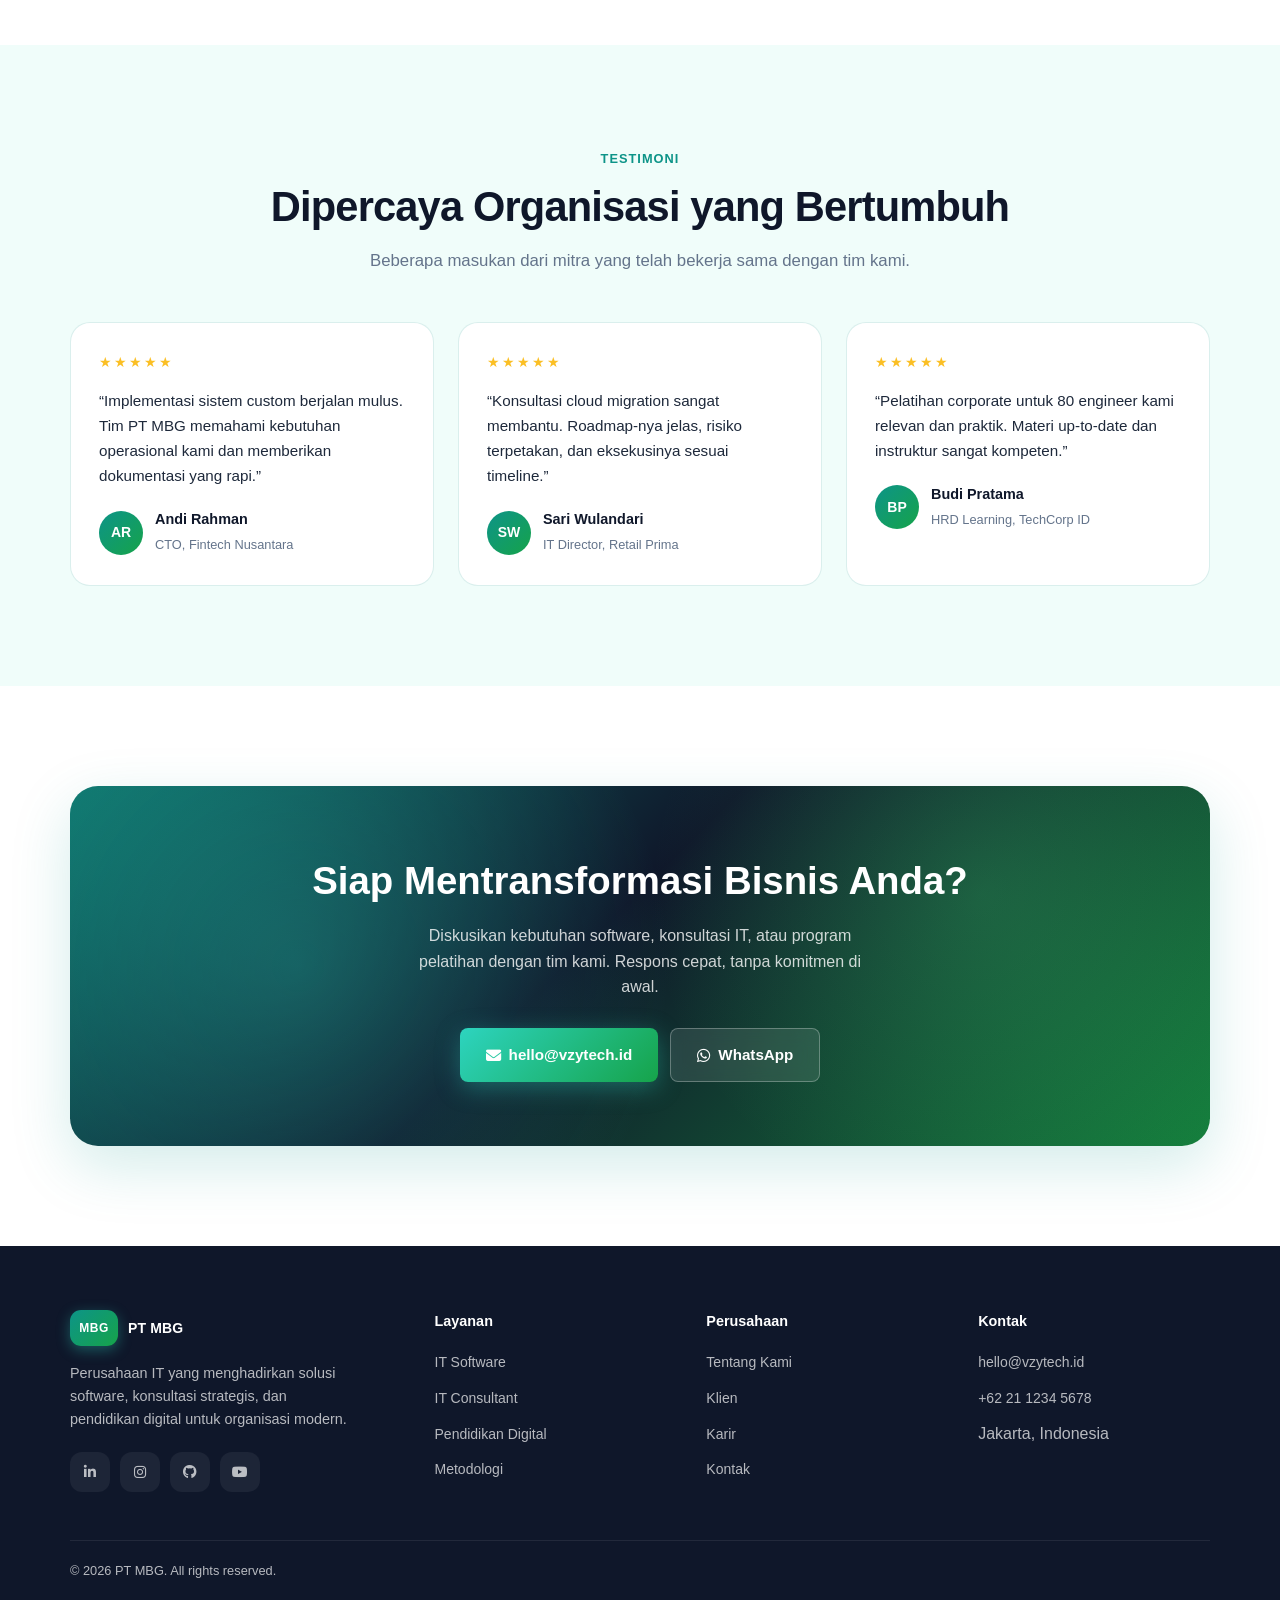
==== commit 1d150eca: "fix product page" ====
--- a/public/home/index.html
+++ b/public/home/index.html
@@ -386,7 +386,7 @@
         <p>Diskusikan kebutuhan software, konsultasi IT, atau program pelatihan dengan tim kami. Respons cepat, tanpa komitmen di awal.</p>
         <div style="display:flex;flex-wrap:wrap;gap:12px;justify-content:center">
           <a href="mailto:hello@vzytech.id" class="btn btn-primary"><i class="fas fa-envelope"></i> hello@vzytech.id</a>
-          <a href="https://wa.me/6281234567890" class="btn btn-ghost" target="_blank" rel="noopener"><i class="fab fa-whatsapp"></i> WhatsApp</a>
+          <a href="https://wa.me/6281313616756" class="btn btn-ghost" target="_blank" rel="noopener"><i class="fab fa-whatsapp"></i> WhatsApp</a>
         </div>
       </div>
     </div>
@@ -462,7 +462,7 @@
         <input id="aboutChatInput" name="question" type="text" maxlength="300" placeholder="Tulis pertanyaan..." autocomplete="off" required>
         <button type="submit" aria-label="Kirim pertanyaan"><i class="fas fa-paper-plane" aria-hidden="true"></i></button>
       </form>
-      <a class="about-chat-whatsapp" href="https://wa.me/6281234567890?text=Halo%20PT%20MBG%2C%20saya%20ingin%20bertanya%20tentang%20layanan." target="_blank" rel="noopener noreferrer">
+      <a class="about-chat-whatsapp" href="https://wa.me/6281313616756?text=Halo%20PT%20MBG%2C%20saya%20ingin%20bertanya%20tentang%20layanan." target="_blank" rel="noopener noreferrer">
         <i class="fab fa-whatsapp" aria-hidden="true"></i> Lanjutkan percakapan di WhatsApp
       </a>
     </section>
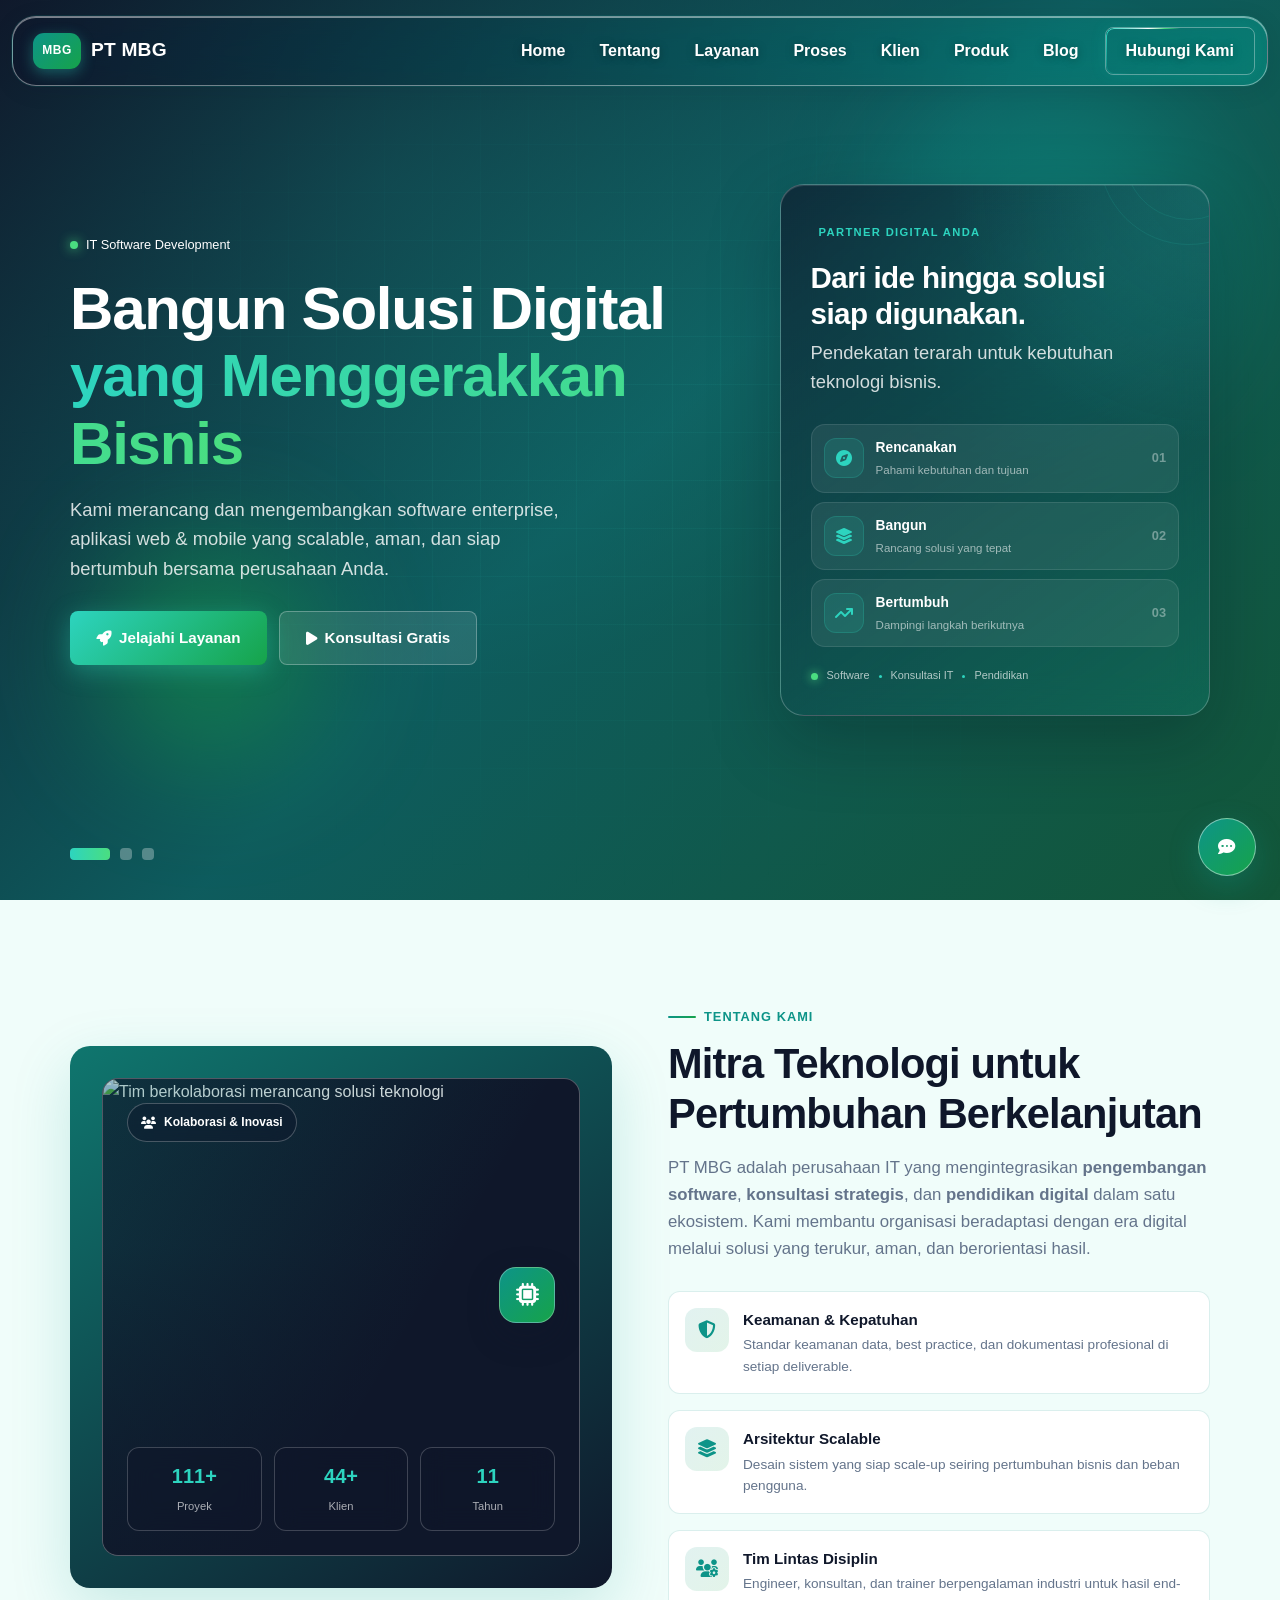
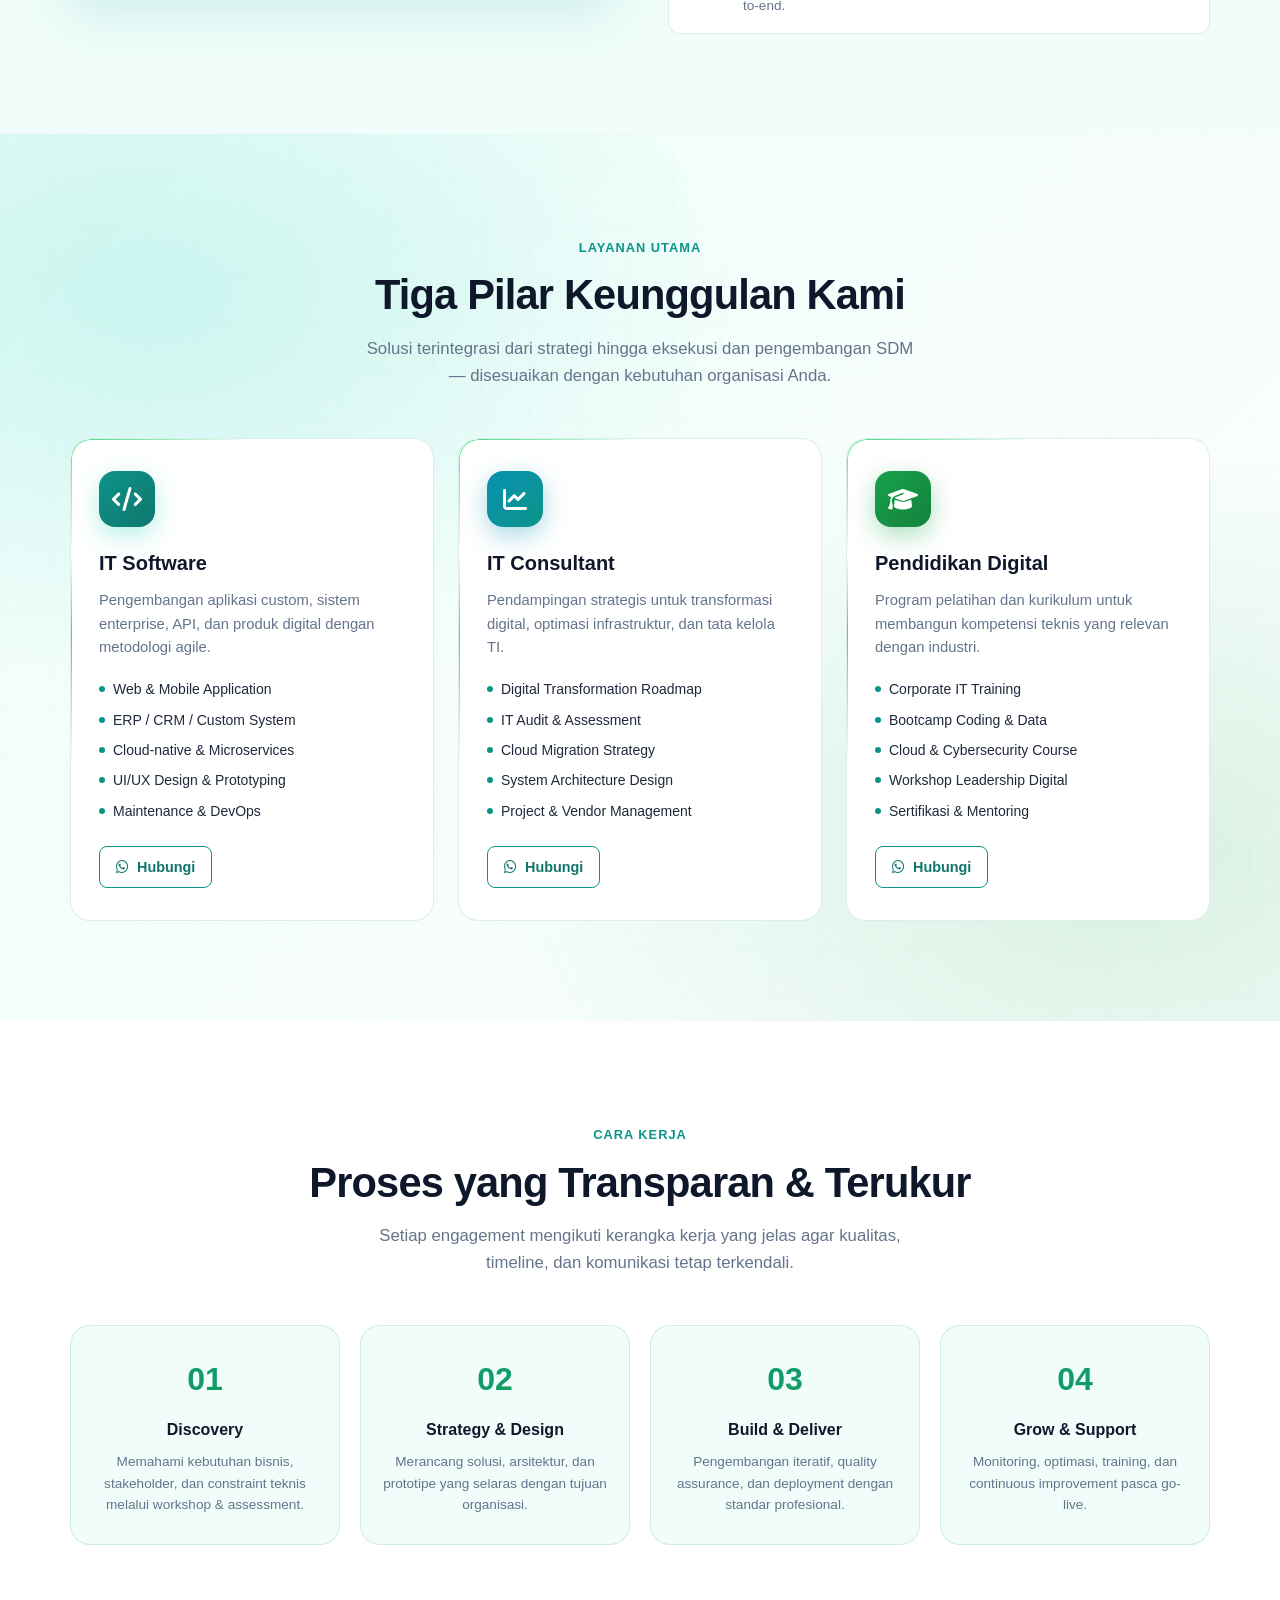
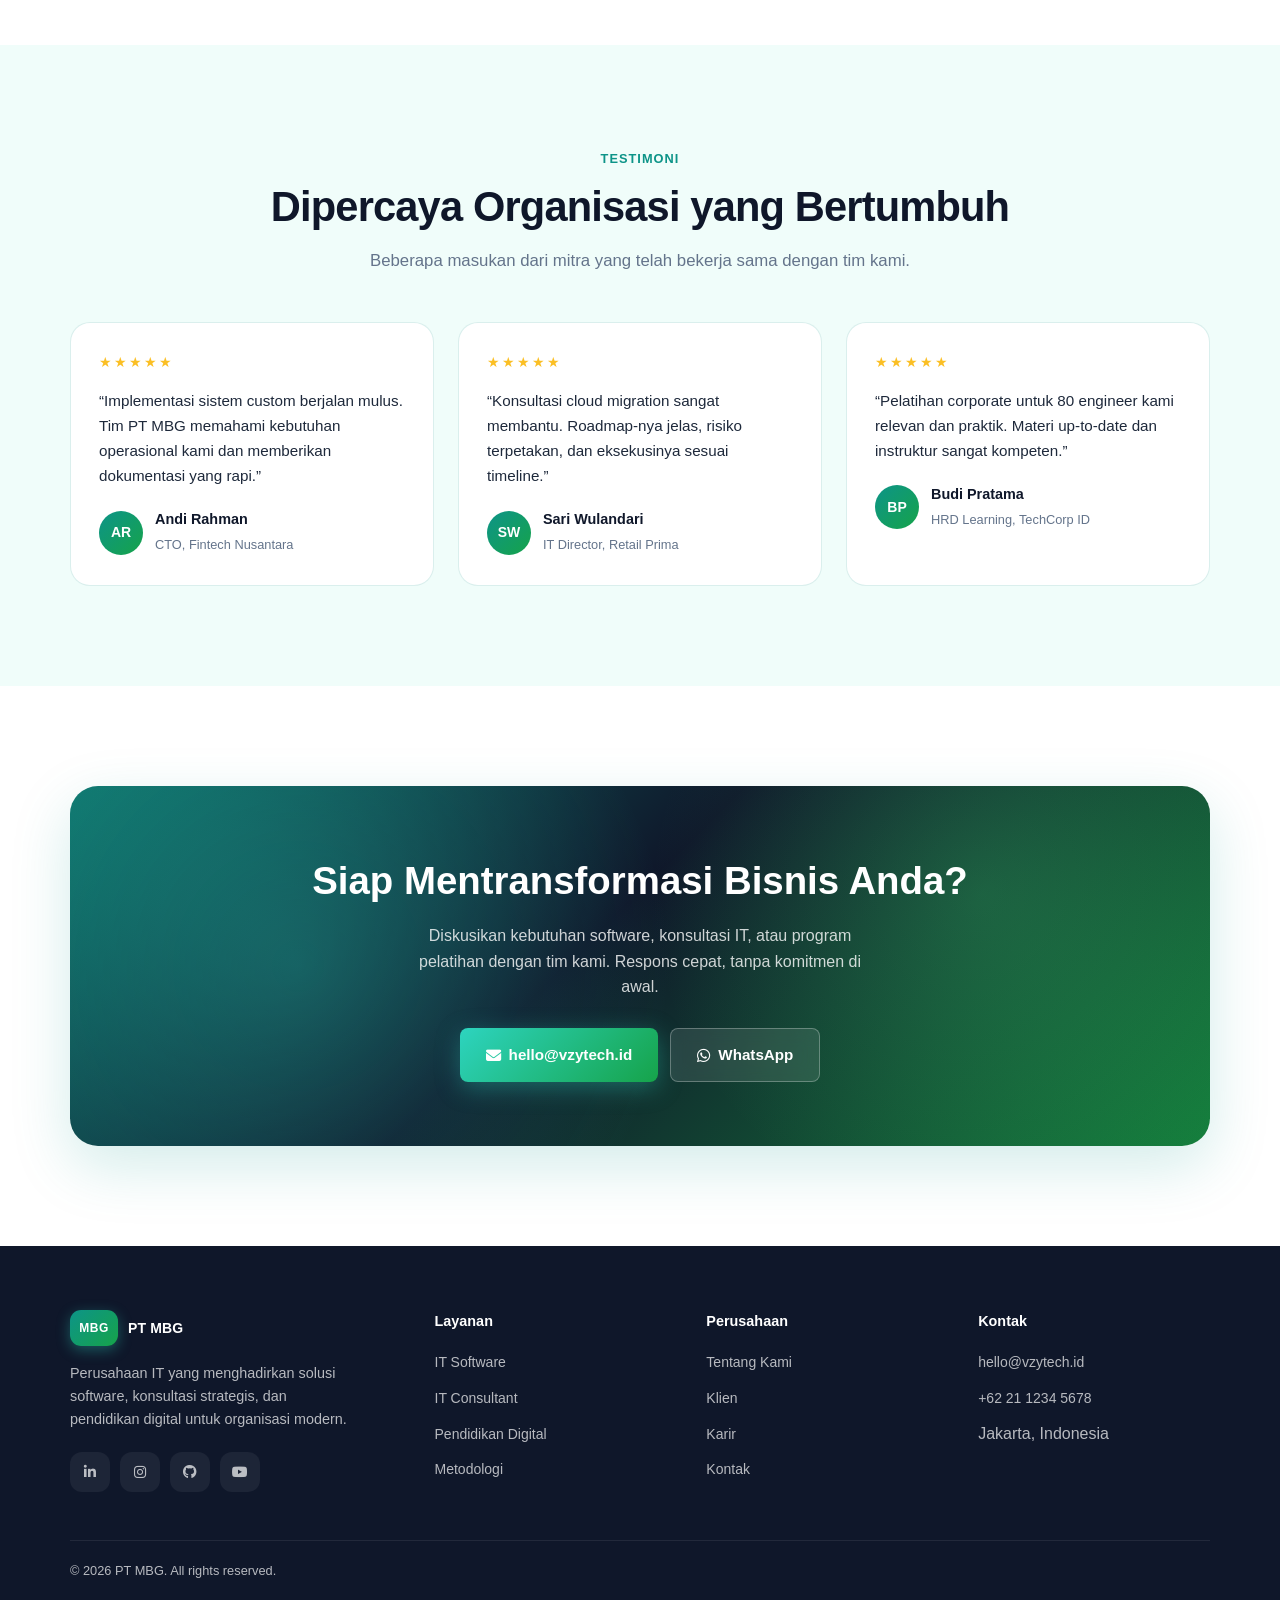
==== commit eb4c5659: "perbaikan dashboard, penambahan blog artikel" ====
--- a/public/home/index.html
+++ b/public/home/index.html
@@ -26,6 +26,7 @@
         <a href="#process">Proses</a>
         <a href="#testimonials">Klien</a>
         <a href="/public/pages/produk.html">Produk</a>
+        <a href="/public/pages/blog.html">Blog</a>
         <a href="#contact" class="nav-cta">Hubungi Kami</a>
         <!-- CMS_NAV_LINKS_END -->
       </div>
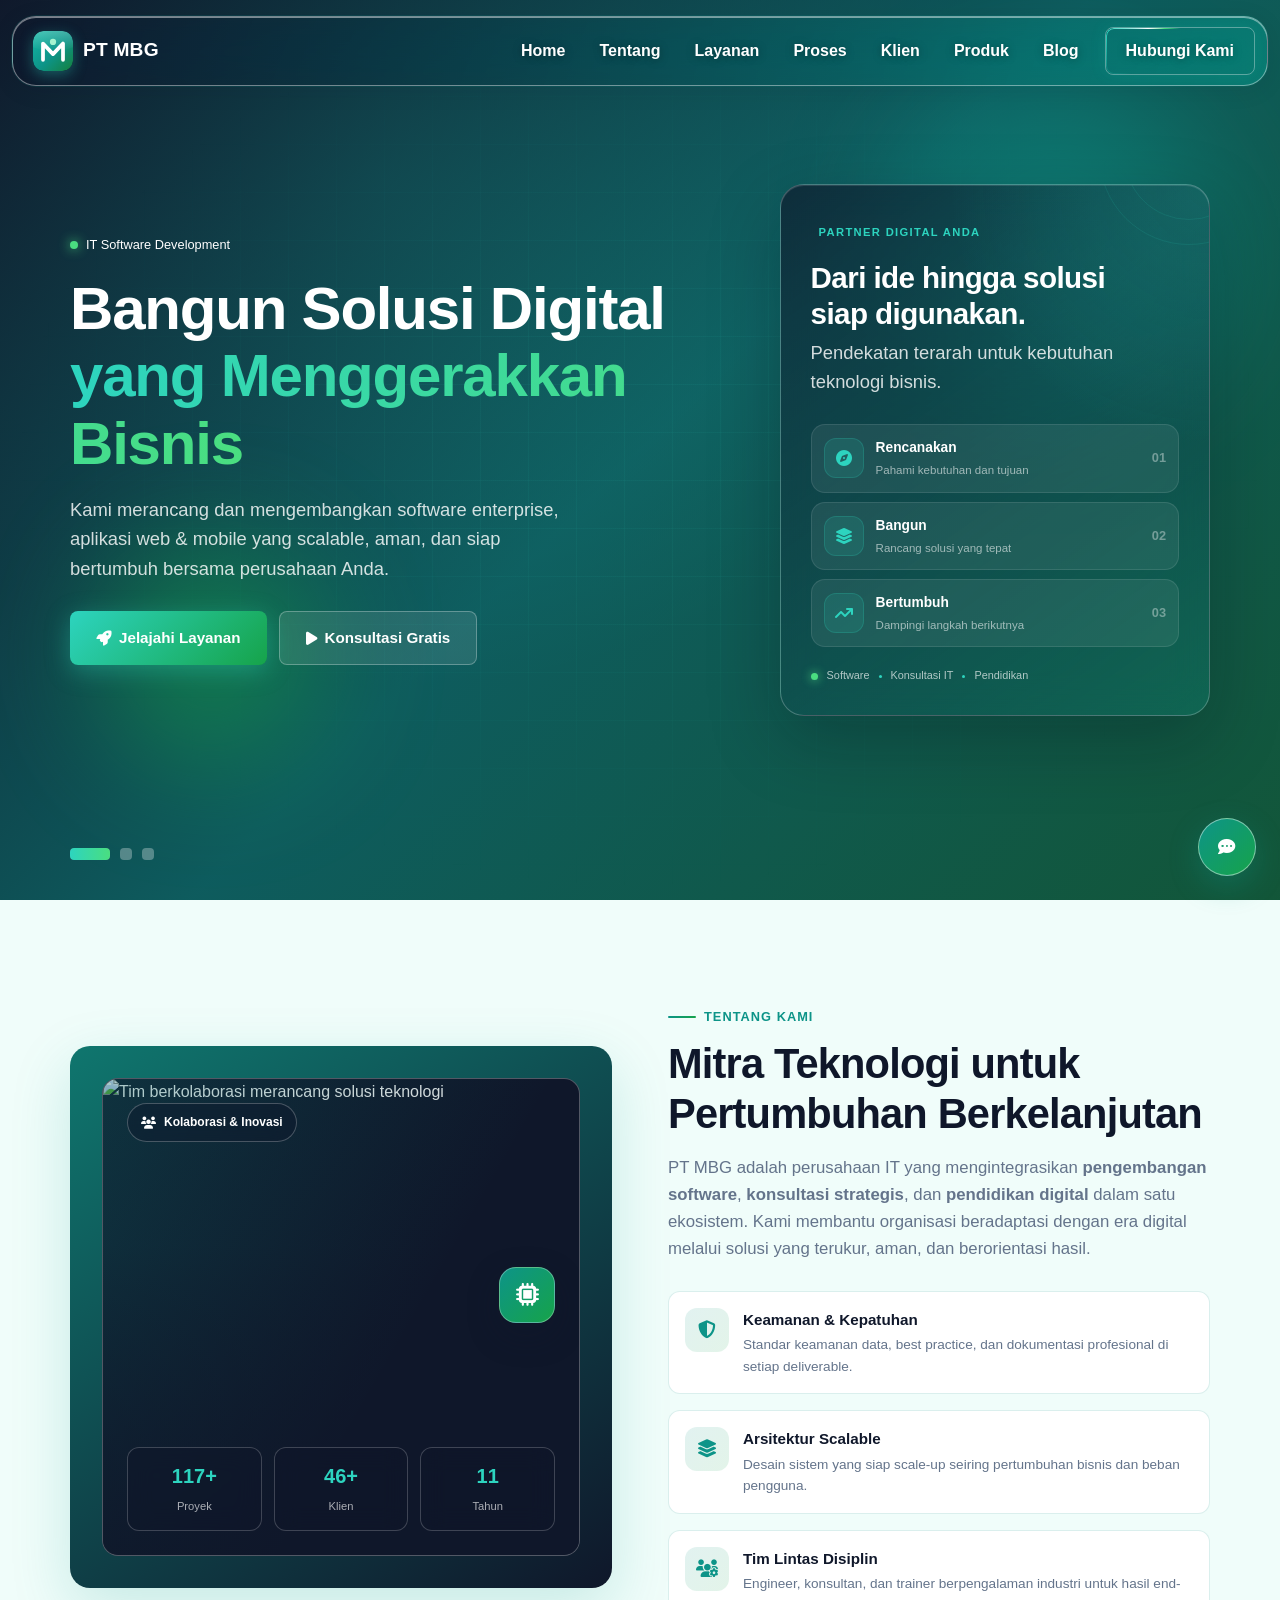
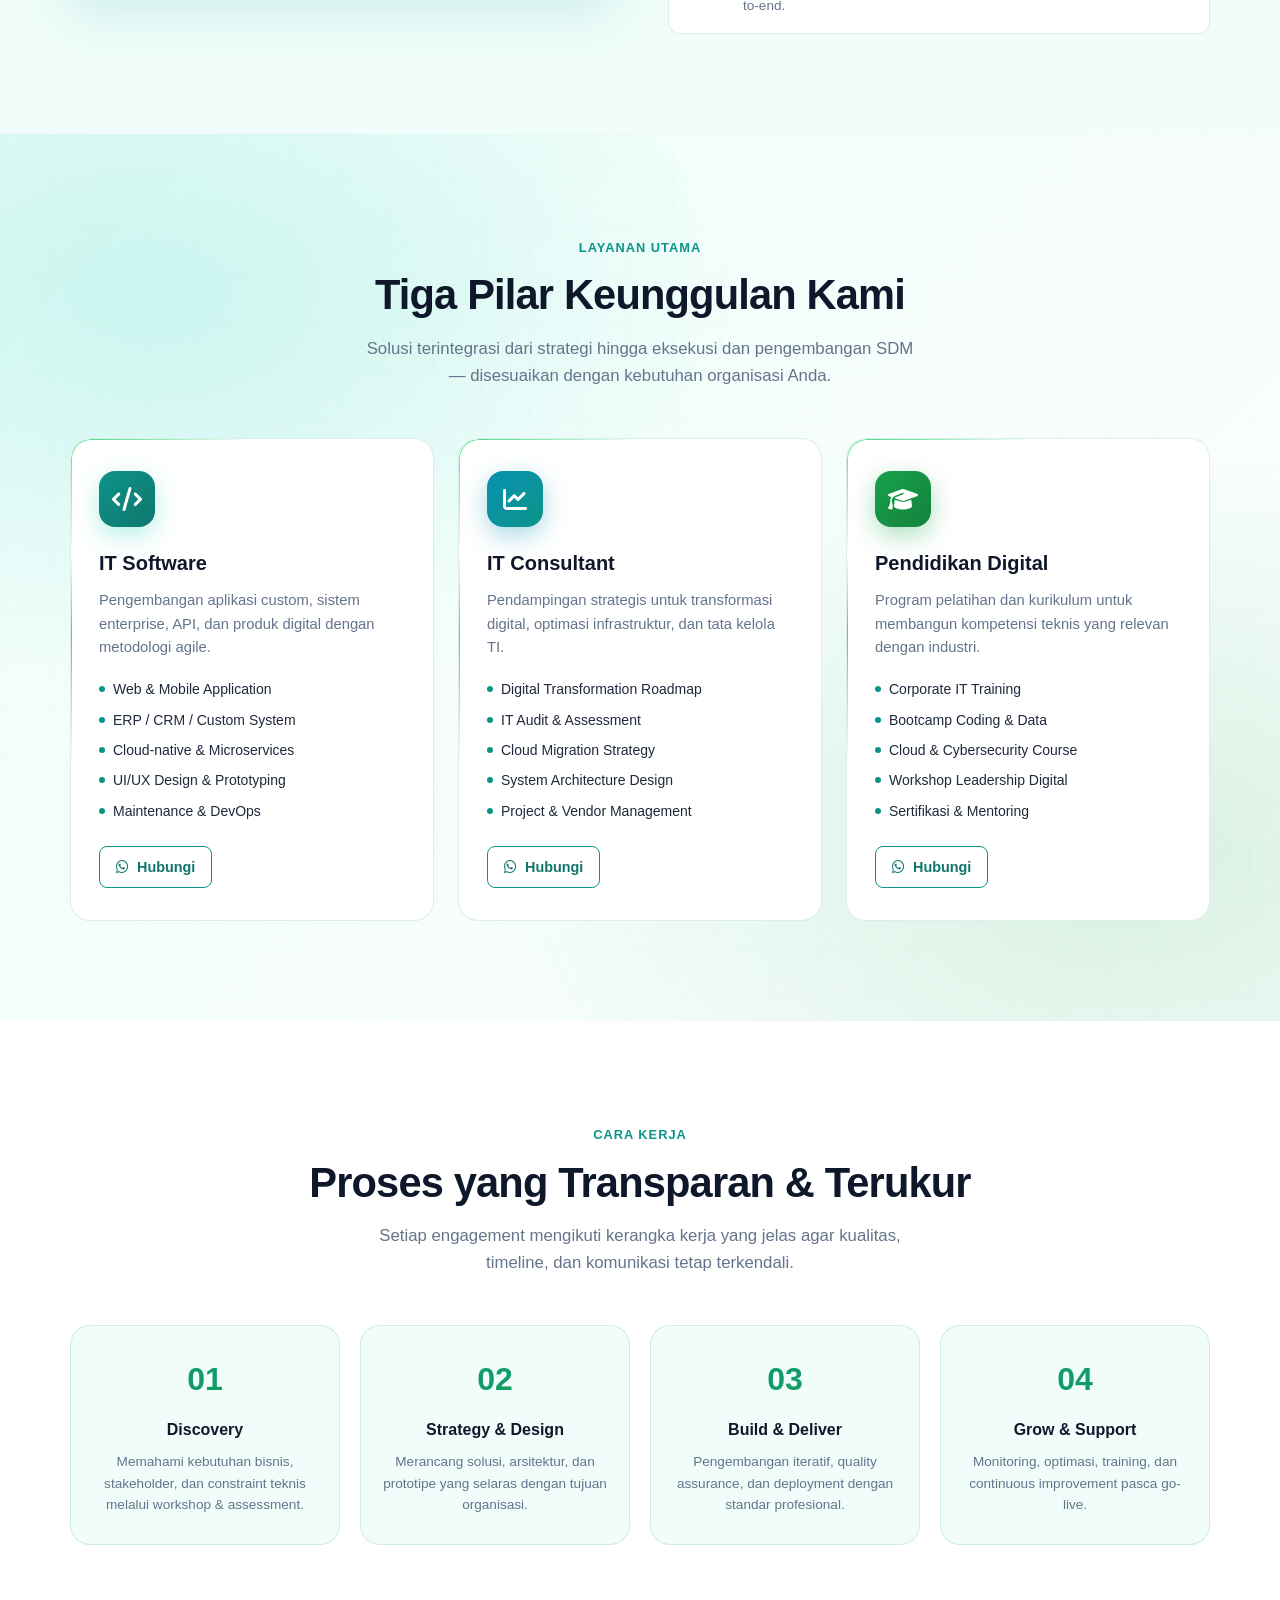
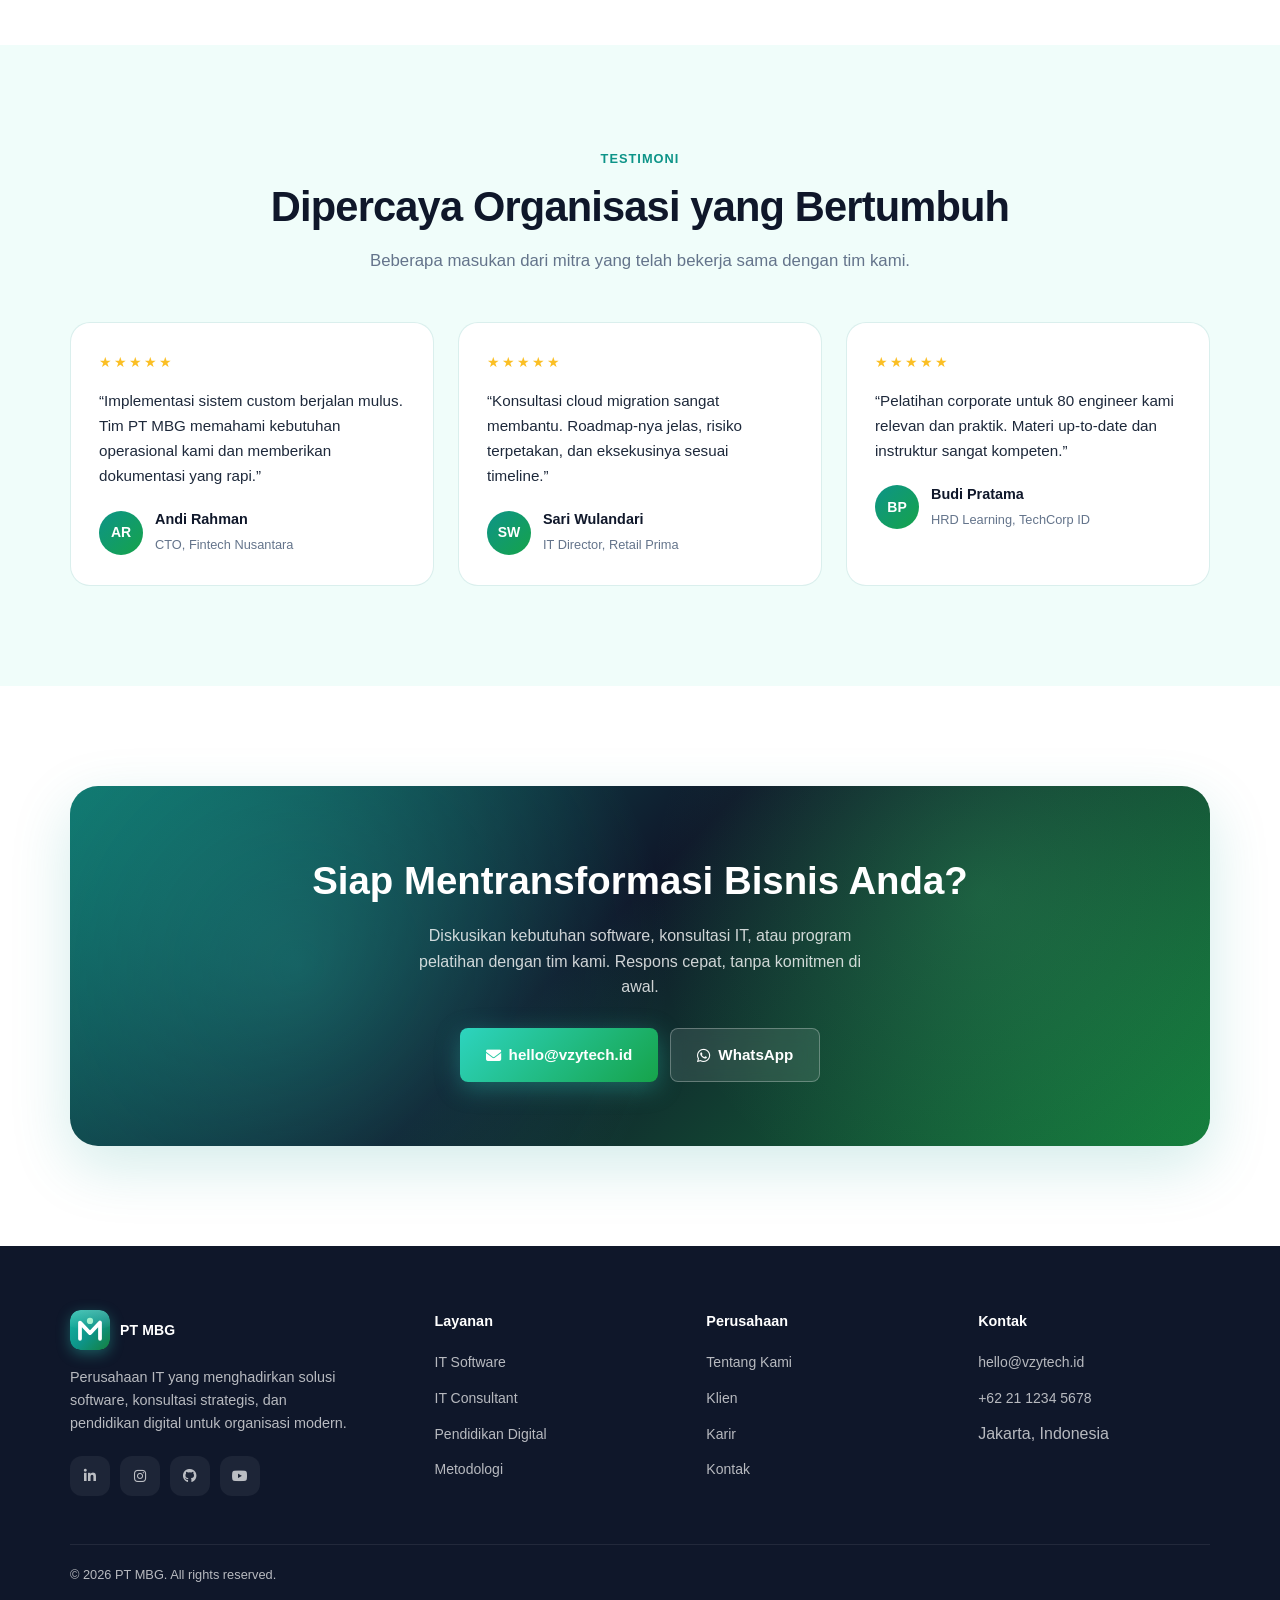
==== commit 1cf1bcbc: "perbaharuan logo" ====
--- a/public/home/index.html
+++ b/public/home/index.html
@@ -5,6 +5,7 @@
   <meta name="viewport" content="width=device-width, initial-scale=1.0">
   <meta name="description" content="PT MBG — Solusi IT Software, IT Consultant, dan Pendidikan Digital untuk transformasi bisnis modern.">
   <meta name="keywords" content="IT software, IT consultant, pendidikan digital, software house, digital transformation">
+  <link rel="icon" type="image/svg+xml" href="/public/assets/brand/favicon.svg">
   <title>PT MBG — Software · Consultant · Education</title>
   <link rel="stylesheet" href="https://cdnjs.cloudflare.com/ajax/libs/font-awesome/6.5.1/css/all.min.css">
   <link rel="stylesheet" href="css/style.css">
@@ -15,7 +16,7 @@
   <div class="nav-wrap">
     <nav class="nav" aria-label="Navigasi utama">
       <a href="#home" class="nav-logo">
-        <!-- CMS_NAV_BRAND_START --><span class="nav-logo-mark">MBG</span>
+        <!-- CMS_NAV_BRAND_START --><img class="nav-logo-mark" src="/public/assets/brand/mbg-mark.svg" alt="" width="40" height="40">
         PT MBG<!-- CMS_NAV_BRAND_END -->
       </a>
       <div class="nav-links" id="navLinks">
@@ -399,7 +400,7 @@
       <div class="footer-grid">
         <div class="footer-brand">
           <a href="#home" class="nav-logo">
-            <span class="nav-logo-mark">MBG</span>
+            <img class="nav-logo-mark" src="/public/assets/brand/mbg-mark.svg" alt="" width="40" height="40">
             PT MBG
           </a>
           <p>Perusahaan IT yang menghadirkan solusi software, konsultasi strategis, dan pendidikan digital untuk organisasi modern.</p>
--- a/public/home/css/style.css
+++ b/public/home/css/style.css
@@ -106,16 +106,11 @@
 }
 
 .nav-logo-mark {
-  width: 48px;
-  height: 36px;
+  display: block;
+  width: 40px;
+  height: 40px;
+  flex-shrink: 0;
   border-radius: 11px;
-  background: linear-gradient(135deg, var(--turquoise), var(--green));
-  display: grid;
-  place-items: center;
-  color: white;
-  font-size: 12px;
-  letter-spacing: 0.04em;
-  font-weight: 800;
   box-shadow: 0 4px 14px var(--turquoise-glow);
 }
 
